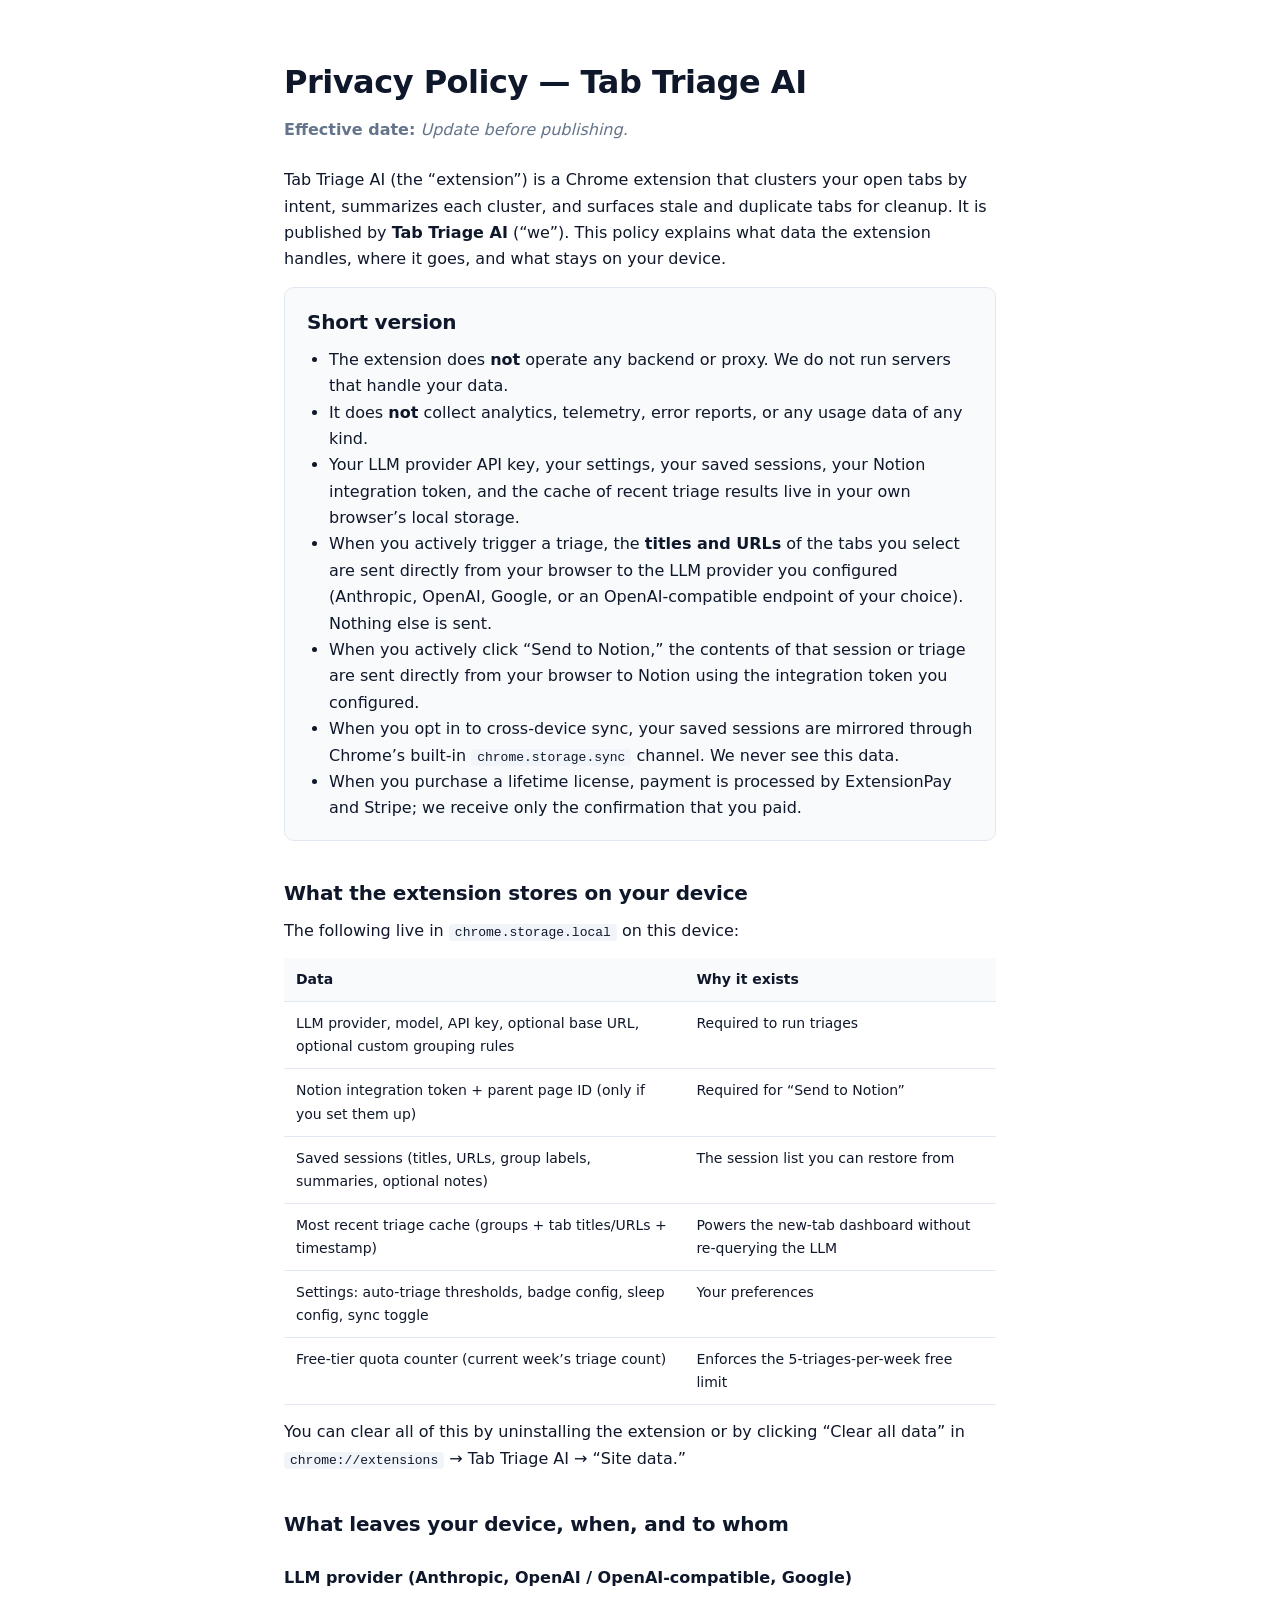
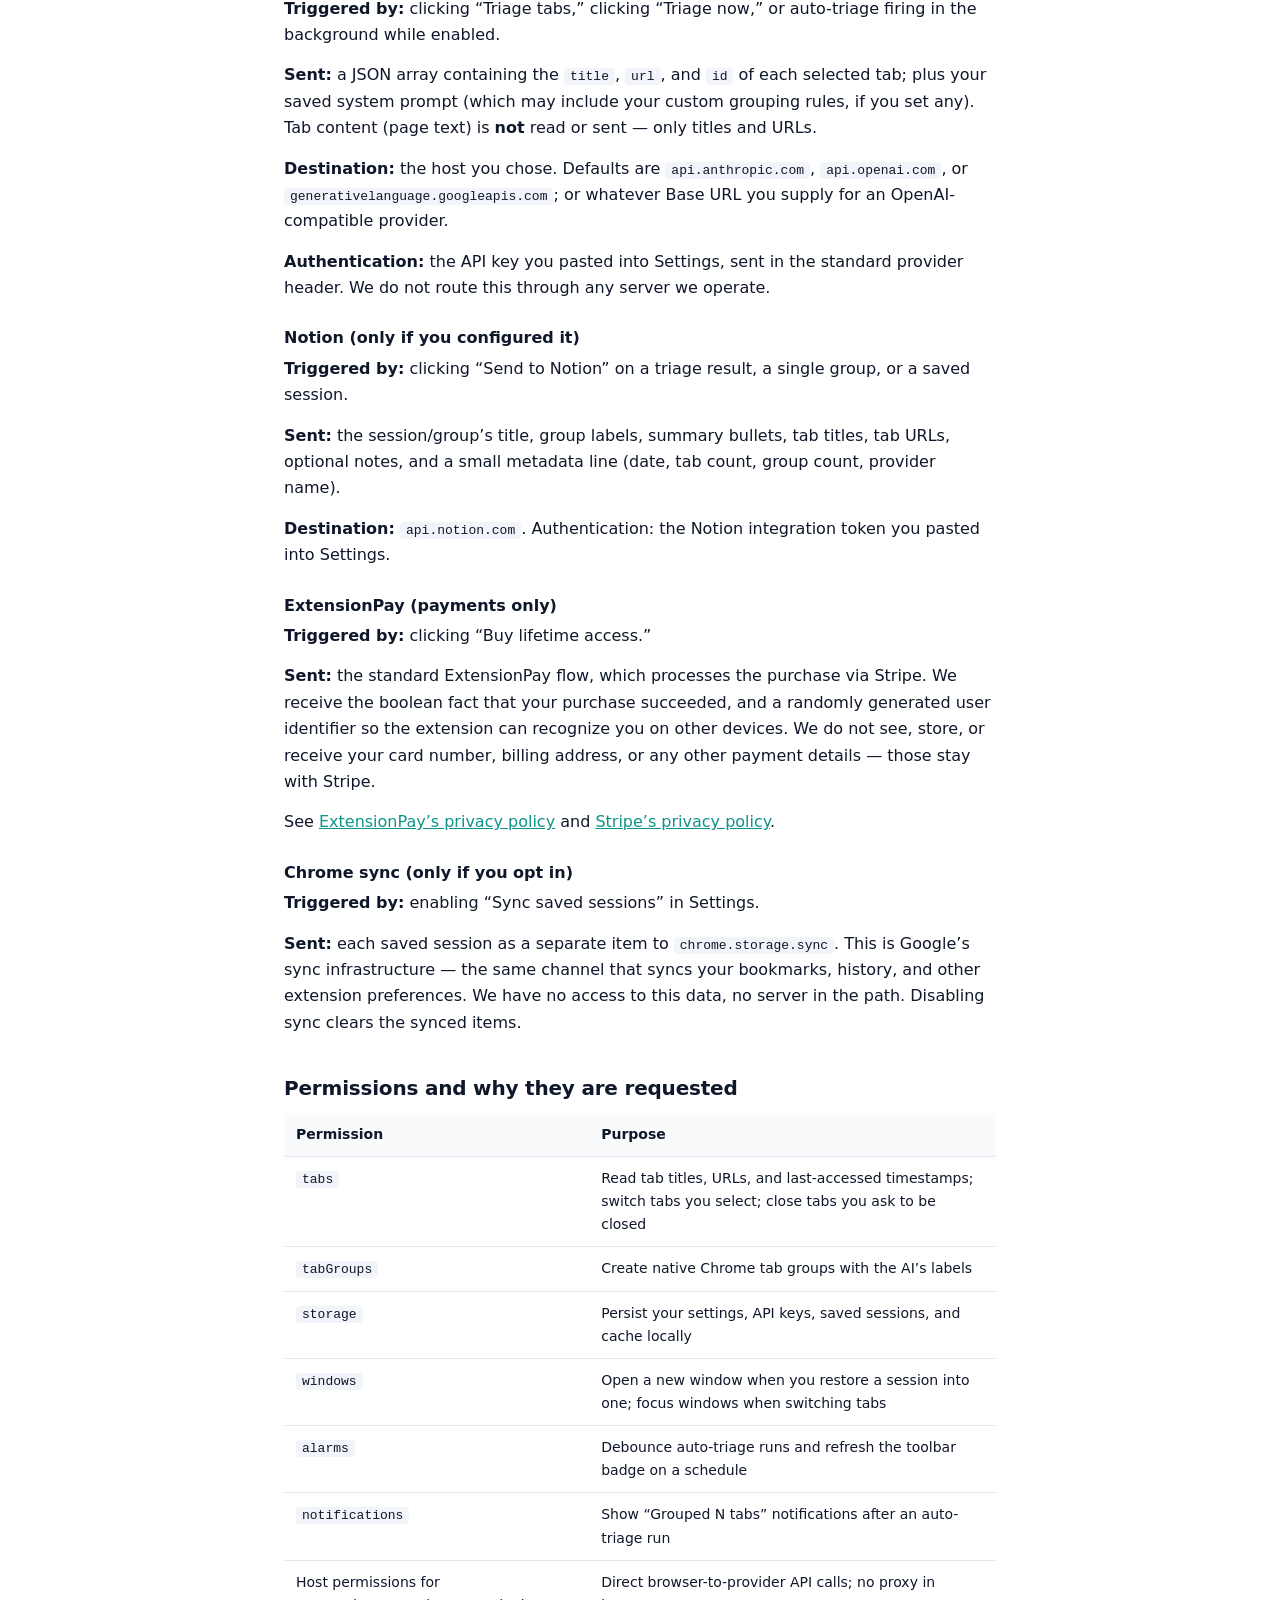
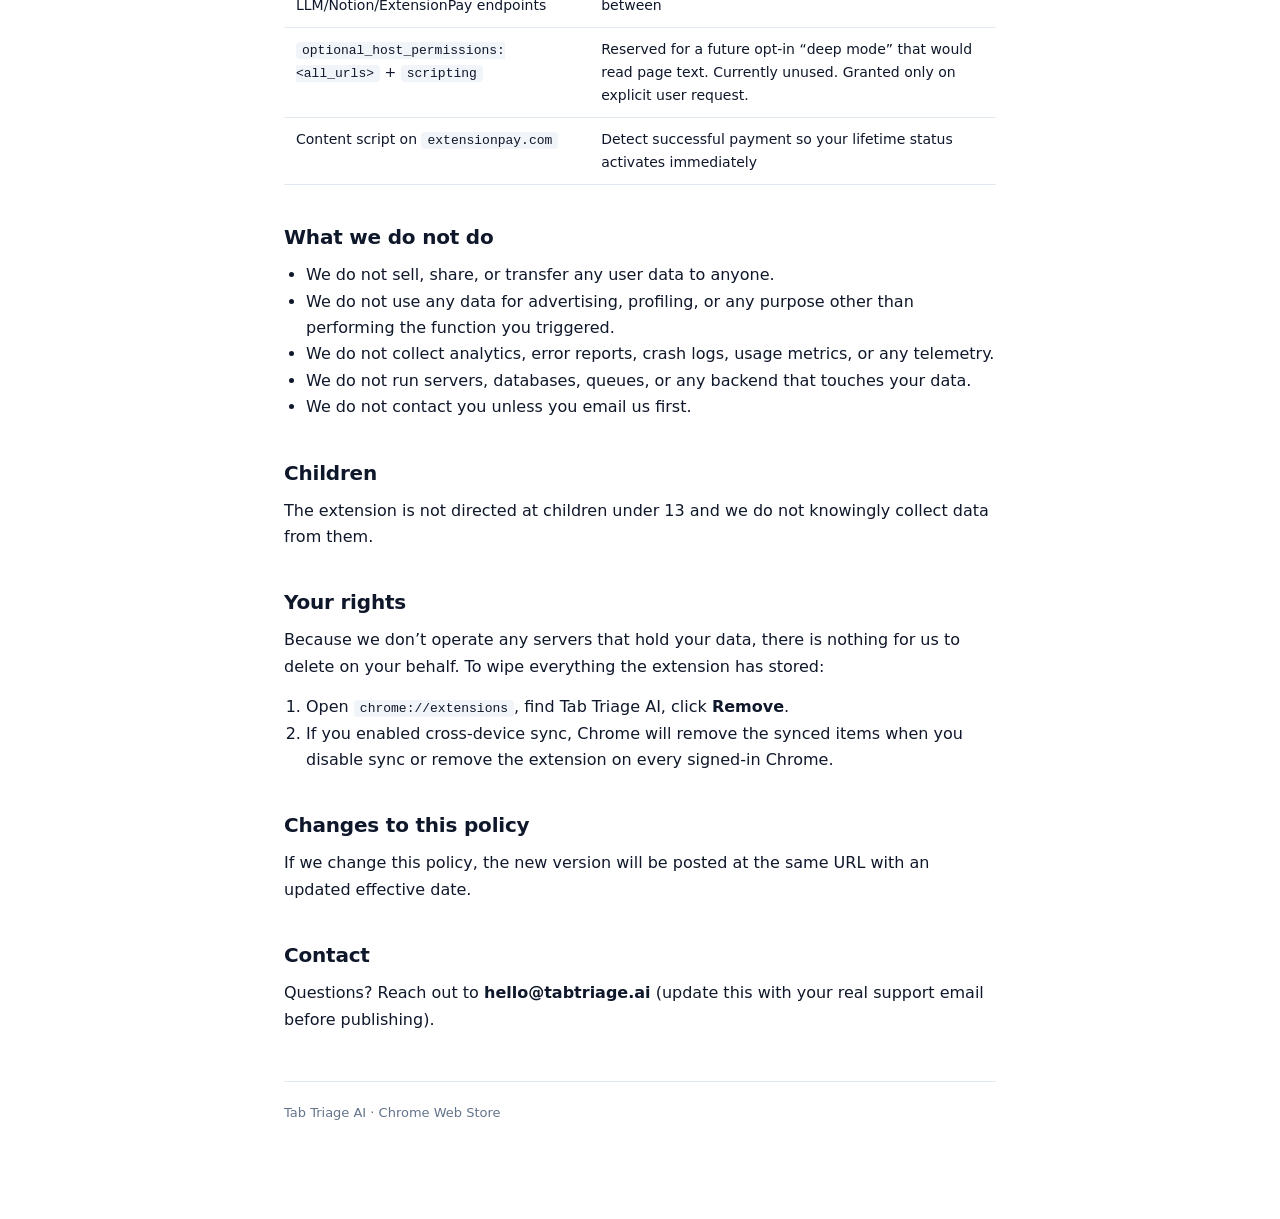
==== docs/privacy.html @ b4fdd691 "Chrome Web Store submission assets Drops in everything the store listing form asks for plus a one-co" ====
<!doctype html>
<html lang="en">
  <head>
    <meta charset="utf-8" />
    <meta name="viewport" content="width=device-width, initial-scale=1" />
    <meta name="robots" content="index, follow" />
    <title>Privacy Policy — Tab Triage AI</title>
    <style>
      :root {
        --bg: #ffffff;
        --text: #0f172a;
        --muted: #64748b;
        --border: #e2e8f0;
        --accent: #dc2626;
        --accent-2: #0d9488;
      }
      * { box-sizing: border-box; }
      body {
        margin: 0;
        font-family: -apple-system, BlinkMacSystemFont, "Segoe UI", system-ui, sans-serif;
        background: var(--bg);
        color: var(--text);
        line-height: 1.65;
        font-size: 16px;
      }
      main {
        max-width: 760px;
        margin: 0 auto;
        padding: 56px 24px 96px;
      }
      h1 { font-size: 32px; margin: 0 0 8px; letter-spacing: -0.5px; }
      h2 { font-size: 20px; margin: 36px 0 8px; letter-spacing: -0.2px; }
      h3 { font-size: 16px; margin: 24px 0 4px; }
      p, ul, ol, table { margin: 0 0 14px; }
      ul, ol { padding-left: 22px; }
      a { color: var(--accent-2); }
      a:hover { color: var(--accent); }
      table { border-collapse: collapse; width: 100%; font-size: 14px; }
      th, td { text-align: left; padding: 10px 12px; border-bottom: 1px solid var(--border); vertical-align: top; }
      th { font-weight: 600; background: #f8fafc; }
      code { background: #f1f5f9; padding: 1px 6px; border-radius: 4px; font-size: 13px; }
      .effective { color: var(--muted); margin-bottom: 24px; }
      .short {
        background: #f8fafc;
        border: 1px solid var(--border);
        border-radius: 10px;
        padding: 18px 22px;
        margin-bottom: 28px;
      }
      .short ul { margin-bottom: 0; }
      footer { color: var(--muted); font-size: 13px; margin-top: 48px; padding-top: 20px; border-top: 1px solid var(--border); }
    </style>
  </head>
  <body>
    <main>
      <h1>Privacy Policy — Tab Triage AI</h1>
      <p class="effective"><strong>Effective date:</strong> <em>Update before publishing.</em></p>

      <p>Tab Triage AI (the &ldquo;extension&rdquo;) is a Chrome extension that clusters your open tabs by intent, summarizes each cluster, and surfaces stale and duplicate tabs for cleanup. It is published by <strong>Tab Triage AI</strong> (&ldquo;we&rdquo;). This policy explains what data the extension handles, where it goes, and what stays on your device.</p>

      <div class="short">
        <h2 style="margin-top: 0;">Short version</h2>
        <ul>
          <li>The extension does <strong>not</strong> operate any backend or proxy. We do not run servers that handle your data.</li>
          <li>It does <strong>not</strong> collect analytics, telemetry, error reports, or any usage data of any kind.</li>
          <li>Your LLM provider API key, your settings, your saved sessions, your Notion integration token, and the cache of recent triage results live in your own browser&rsquo;s local storage.</li>
          <li>When you actively trigger a triage, the <strong>titles and URLs</strong> of the tabs you select are sent directly from your browser to the LLM provider you configured (Anthropic, OpenAI, Google, or an OpenAI-compatible endpoint of your choice). Nothing else is sent.</li>
          <li>When you actively click &ldquo;Send to Notion,&rdquo; the contents of that session or triage are sent directly from your browser to Notion using the integration token you configured.</li>
          <li>When you opt in to cross-device sync, your saved sessions are mirrored through Chrome&rsquo;s built-in <code>chrome.storage.sync</code> channel. We never see this data.</li>
          <li>When you purchase a lifetime license, payment is processed by ExtensionPay and Stripe; we receive only the confirmation that you paid.</li>
        </ul>
      </div>

      <h2>What the extension stores on your device</h2>
      <p>The following live in <code>chrome.storage.local</code> on this device:</p>
      <table>
        <thead><tr><th>Data</th><th>Why it exists</th></tr></thead>
        <tbody>
          <tr><td>LLM provider, model, API key, optional base URL, optional custom grouping rules</td><td>Required to run triages</td></tr>
          <tr><td>Notion integration token + parent page ID (only if you set them up)</td><td>Required for &ldquo;Send to Notion&rdquo;</td></tr>
          <tr><td>Saved sessions (titles, URLs, group labels, summaries, optional notes)</td><td>The session list you can restore from</td></tr>
          <tr><td>Most recent triage cache (groups + tab titles/URLs + timestamp)</td><td>Powers the new-tab dashboard without re-querying the LLM</td></tr>
          <tr><td>Settings: auto-triage thresholds, badge config, sleep config, sync toggle</td><td>Your preferences</td></tr>
          <tr><td>Free-tier quota counter (current week&rsquo;s triage count)</td><td>Enforces the 5-triages-per-week free limit</td></tr>
        </tbody>
      </table>
      <p>You can clear all of this by uninstalling the extension or by clicking &ldquo;Clear all data&rdquo; in <code>chrome://extensions</code> &rarr; Tab Triage AI &rarr; &ldquo;Site data.&rdquo;</p>

      <h2>What leaves your device, when, and to whom</h2>

      <h3>LLM provider (Anthropic, OpenAI / OpenAI-compatible, Google)</h3>
      <p><strong>Triggered by:</strong> clicking &ldquo;Triage tabs,&rdquo; clicking &ldquo;Triage now,&rdquo; or auto-triage firing in the background while enabled.</p>
      <p><strong>Sent:</strong> a JSON array containing the <code>title</code>, <code>url</code>, and <code>id</code> of each selected tab; plus your saved system prompt (which may include your custom grouping rules, if you set any). Tab content (page text) is <strong>not</strong> read or sent &mdash; only titles and URLs.</p>
      <p><strong>Destination:</strong> the host you chose. Defaults are <code>api.anthropic.com</code>, <code>api.openai.com</code>, or <code>generativelanguage.googleapis.com</code>; or whatever Base URL you supply for an OpenAI-compatible provider.</p>
      <p><strong>Authentication:</strong> the API key you pasted into Settings, sent in the standard provider header. We do not route this through any server we operate.</p>

      <h3>Notion (only if you configured it)</h3>
      <p><strong>Triggered by:</strong> clicking &ldquo;Send to Notion&rdquo; on a triage result, a single group, or a saved session.</p>
      <p><strong>Sent:</strong> the session/group&rsquo;s title, group labels, summary bullets, tab titles, tab URLs, optional notes, and a small metadata line (date, tab count, group count, provider name).</p>
      <p><strong>Destination:</strong> <code>api.notion.com</code>. Authentication: the Notion integration token you pasted into Settings.</p>

      <h3>ExtensionPay (payments only)</h3>
      <p><strong>Triggered by:</strong> clicking &ldquo;Buy lifetime access.&rdquo;</p>
      <p><strong>Sent:</strong> the standard ExtensionPay flow, which processes the purchase via Stripe. We receive the boolean fact that your purchase succeeded, and a randomly generated user identifier so the extension can recognize you on other devices. We do not see, store, or receive your card number, billing address, or any other payment details &mdash; those stay with Stripe.</p>
      <p>See <a href="https://extensionpay.com/privacy" target="_blank" rel="noopener">ExtensionPay&rsquo;s privacy policy</a> and <a href="https://stripe.com/privacy" target="_blank" rel="noopener">Stripe&rsquo;s privacy policy</a>.</p>

      <h3>Chrome sync (only if you opt in)</h3>
      <p><strong>Triggered by:</strong> enabling &ldquo;Sync saved sessions&rdquo; in Settings.</p>
      <p><strong>Sent:</strong> each saved session as a separate item to <code>chrome.storage.sync</code>. This is Google&rsquo;s sync infrastructure &mdash; the same channel that syncs your bookmarks, history, and other extension preferences. We have no access to this data, no server in the path. Disabling sync clears the synced items.</p>

      <h2>Permissions and why they are requested</h2>
      <table>
        <thead><tr><th>Permission</th><th>Purpose</th></tr></thead>
        <tbody>
          <tr><td><code>tabs</code></td><td>Read tab titles, URLs, and last-accessed timestamps; switch tabs you select; close tabs you ask to be closed</td></tr>
          <tr><td><code>tabGroups</code></td><td>Create native Chrome tab groups with the AI&rsquo;s labels</td></tr>
          <tr><td><code>storage</code></td><td>Persist your settings, API keys, saved sessions, and cache locally</td></tr>
          <tr><td><code>windows</code></td><td>Open a new window when you restore a session into one; focus windows when switching tabs</td></tr>
          <tr><td><code>alarms</code></td><td>Debounce auto-triage runs and refresh the toolbar badge on a schedule</td></tr>
          <tr><td><code>notifications</code></td><td>Show &ldquo;Grouped N tabs&rdquo; notifications after an auto-triage run</td></tr>
          <tr><td>Host permissions for LLM/Notion/ExtensionPay endpoints</td><td>Direct browser-to-provider API calls; no proxy in between</td></tr>
          <tr><td><code>optional_host_permissions: &lt;all_urls&gt;</code> + <code>scripting</code></td><td>Reserved for a future opt-in &ldquo;deep mode&rdquo; that would read page text. Currently unused. Granted only on explicit user request.</td></tr>
          <tr><td>Content script on <code>extensionpay.com</code></td><td>Detect successful payment so your lifetime status activates immediately</td></tr>
        </tbody>
      </table>

      <h2>What we do not do</h2>
      <ul>
        <li>We do not sell, share, or transfer any user data to anyone.</li>
        <li>We do not use any data for advertising, profiling, or any purpose other than performing the function you triggered.</li>
        <li>We do not collect analytics, error reports, crash logs, usage metrics, or any telemetry.</li>
        <li>We do not run servers, databases, queues, or any backend that touches your data.</li>
        <li>We do not contact you unless you email us first.</li>
      </ul>

      <h2>Children</h2>
      <p>The extension is not directed at children under 13 and we do not knowingly collect data from them.</p>

      <h2>Your rights</h2>
      <p>Because we don&rsquo;t operate any servers that hold your data, there is nothing for us to delete on your behalf. To wipe everything the extension has stored:</p>
      <ol>
        <li>Open <code>chrome://extensions</code>, find Tab Triage AI, click <strong>Remove</strong>.</li>
        <li>If you enabled cross-device sync, Chrome will remove the synced items when you disable sync or remove the extension on every signed-in Chrome.</li>
      </ol>

      <h2>Changes to this policy</h2>
      <p>If we change this policy, the new version will be posted at the same URL with an updated effective date.</p>

      <h2>Contact</h2>
      <p>Questions? Reach out to <strong>hello@tabtriage.ai</strong> (update this with your real support email before publishing).</p>

      <footer>
        Tab Triage AI &middot; Chrome Web Store
      </footer>
    </main>
  </body>
</html>
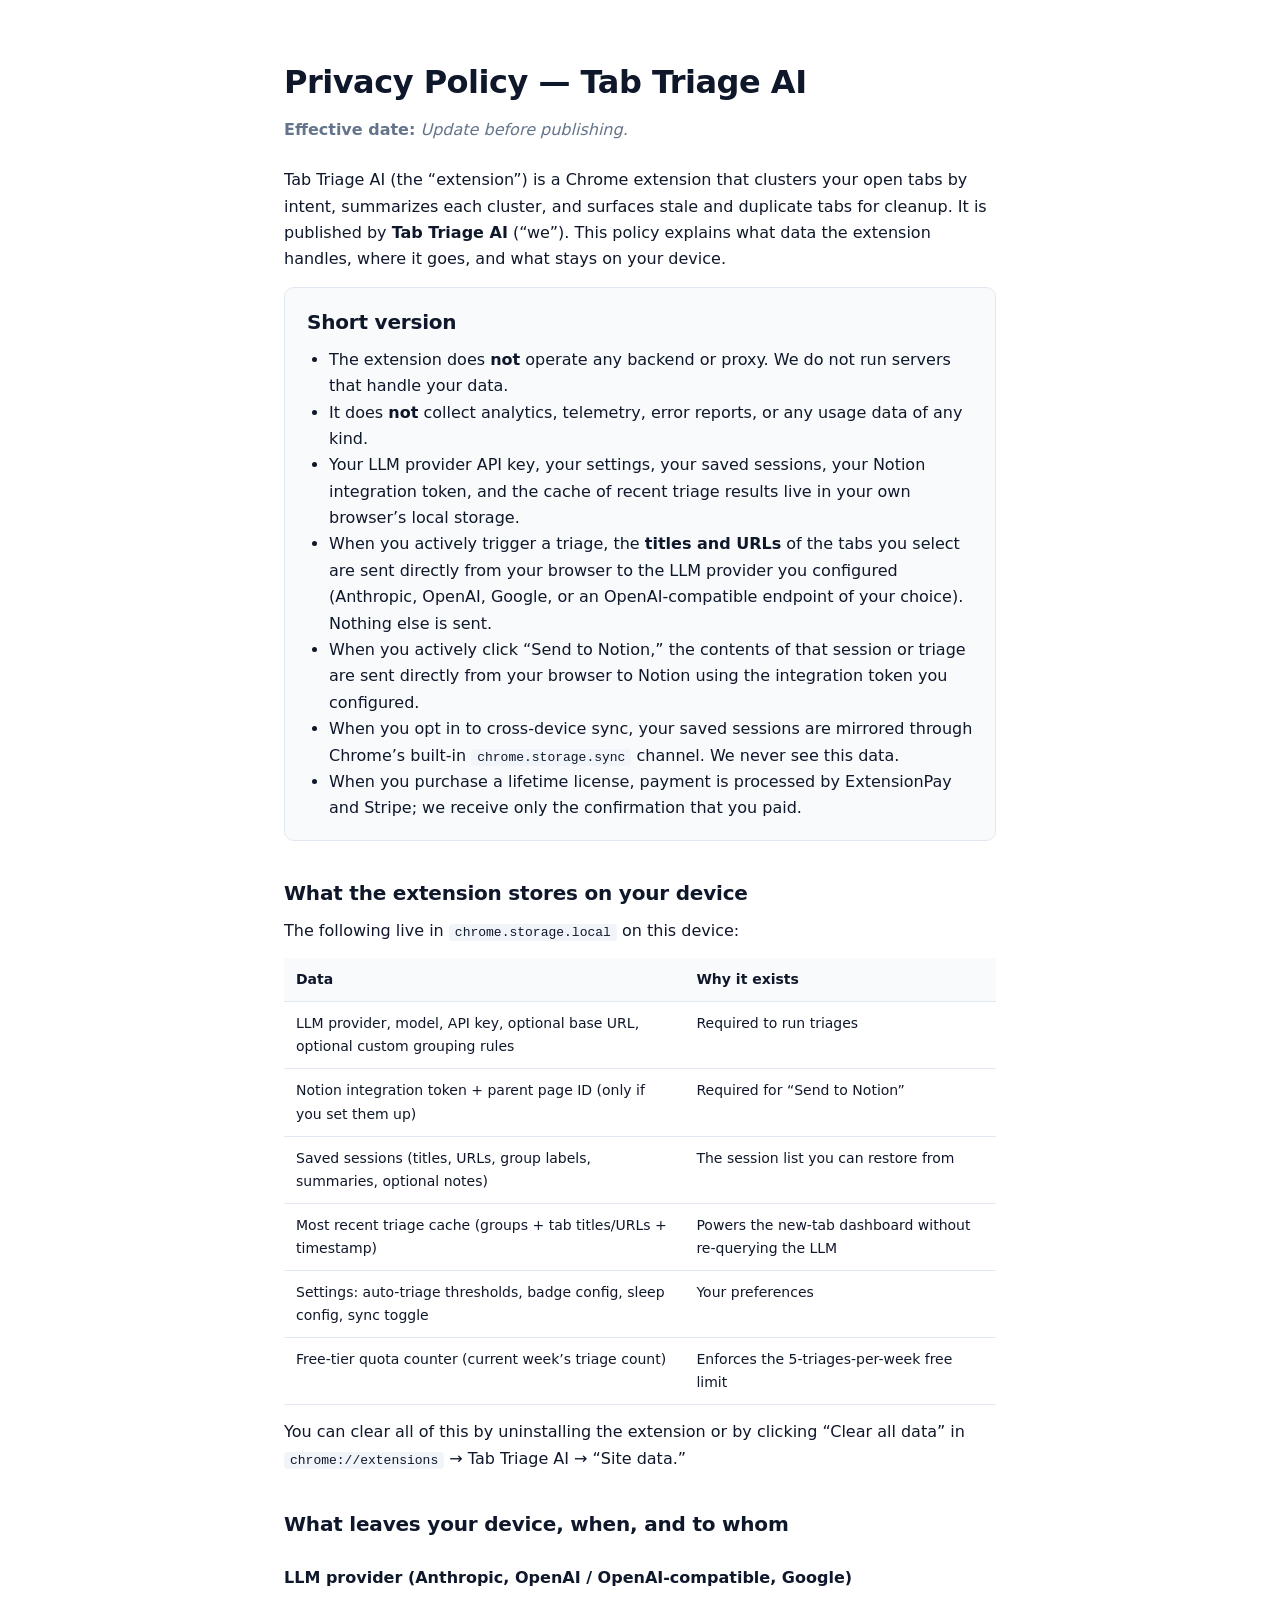
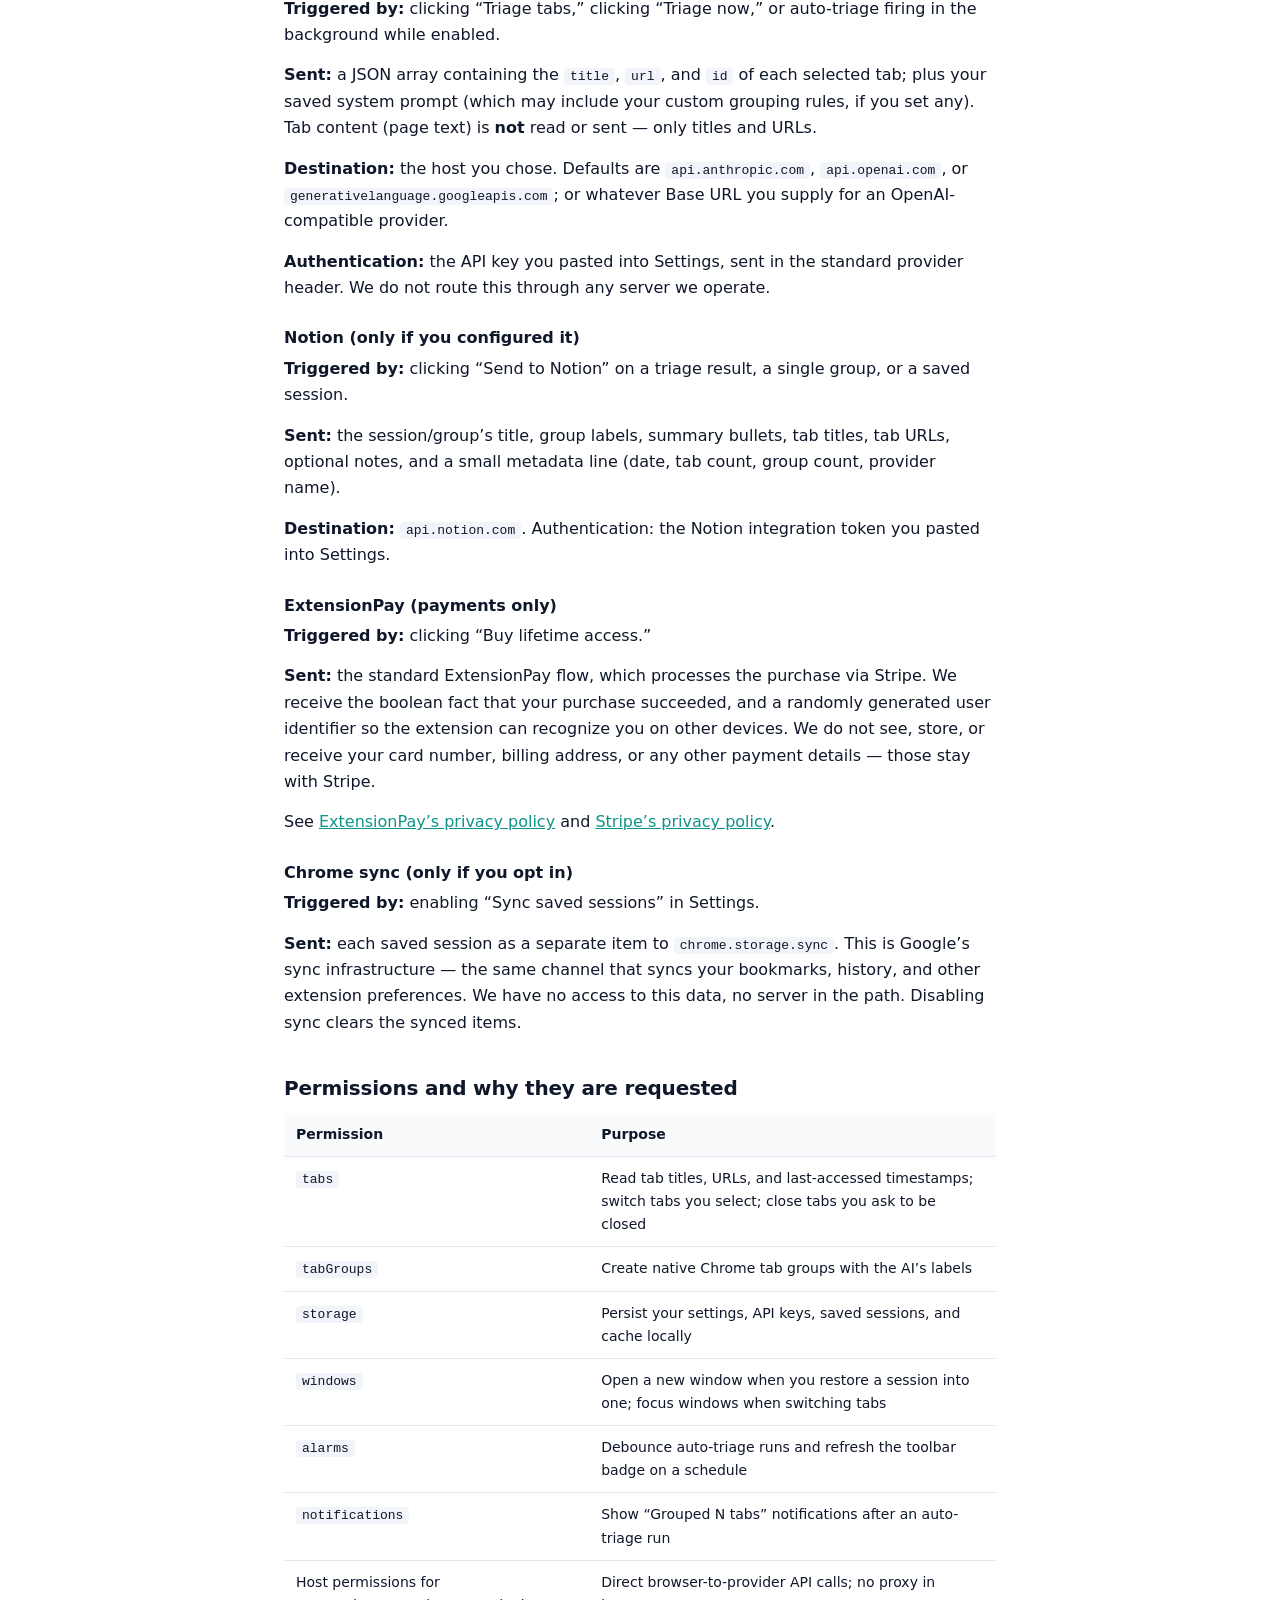
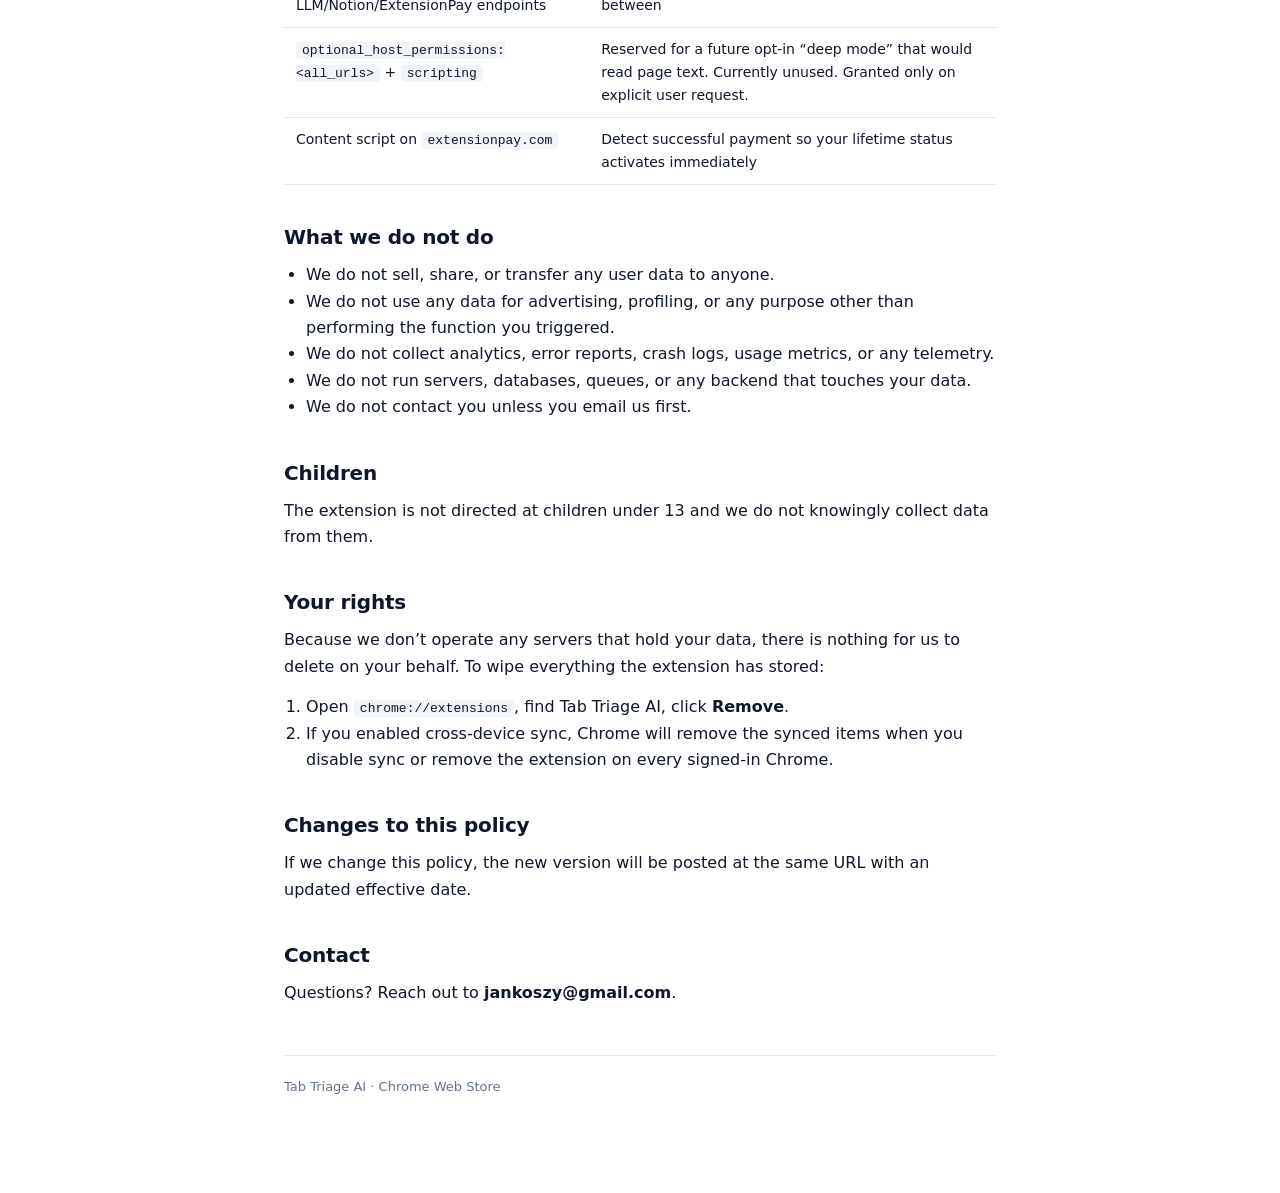
==== commit fbcf179a: "Lock in support email and homepage URL for store submission Replace the tabtriage.ai placeholders wi" ====
--- a/docs/privacy.html
+++ b/docs/privacy.html
@@ -147,7 +147,7 @@
       <p>If we change this policy, the new version will be posted at the same URL with an updated effective date.</p>
 
       <h2>Contact</h2>
-      <p>Questions? Reach out to <strong>hello@tabtriage.ai</strong> (update this with your real support email before publishing).</p>
+      <p>Questions? Reach out to <strong>jankoszy@gmail.com</strong>.</p>
 
       <footer>
         Tab Triage AI &middot; Chrome Web Store
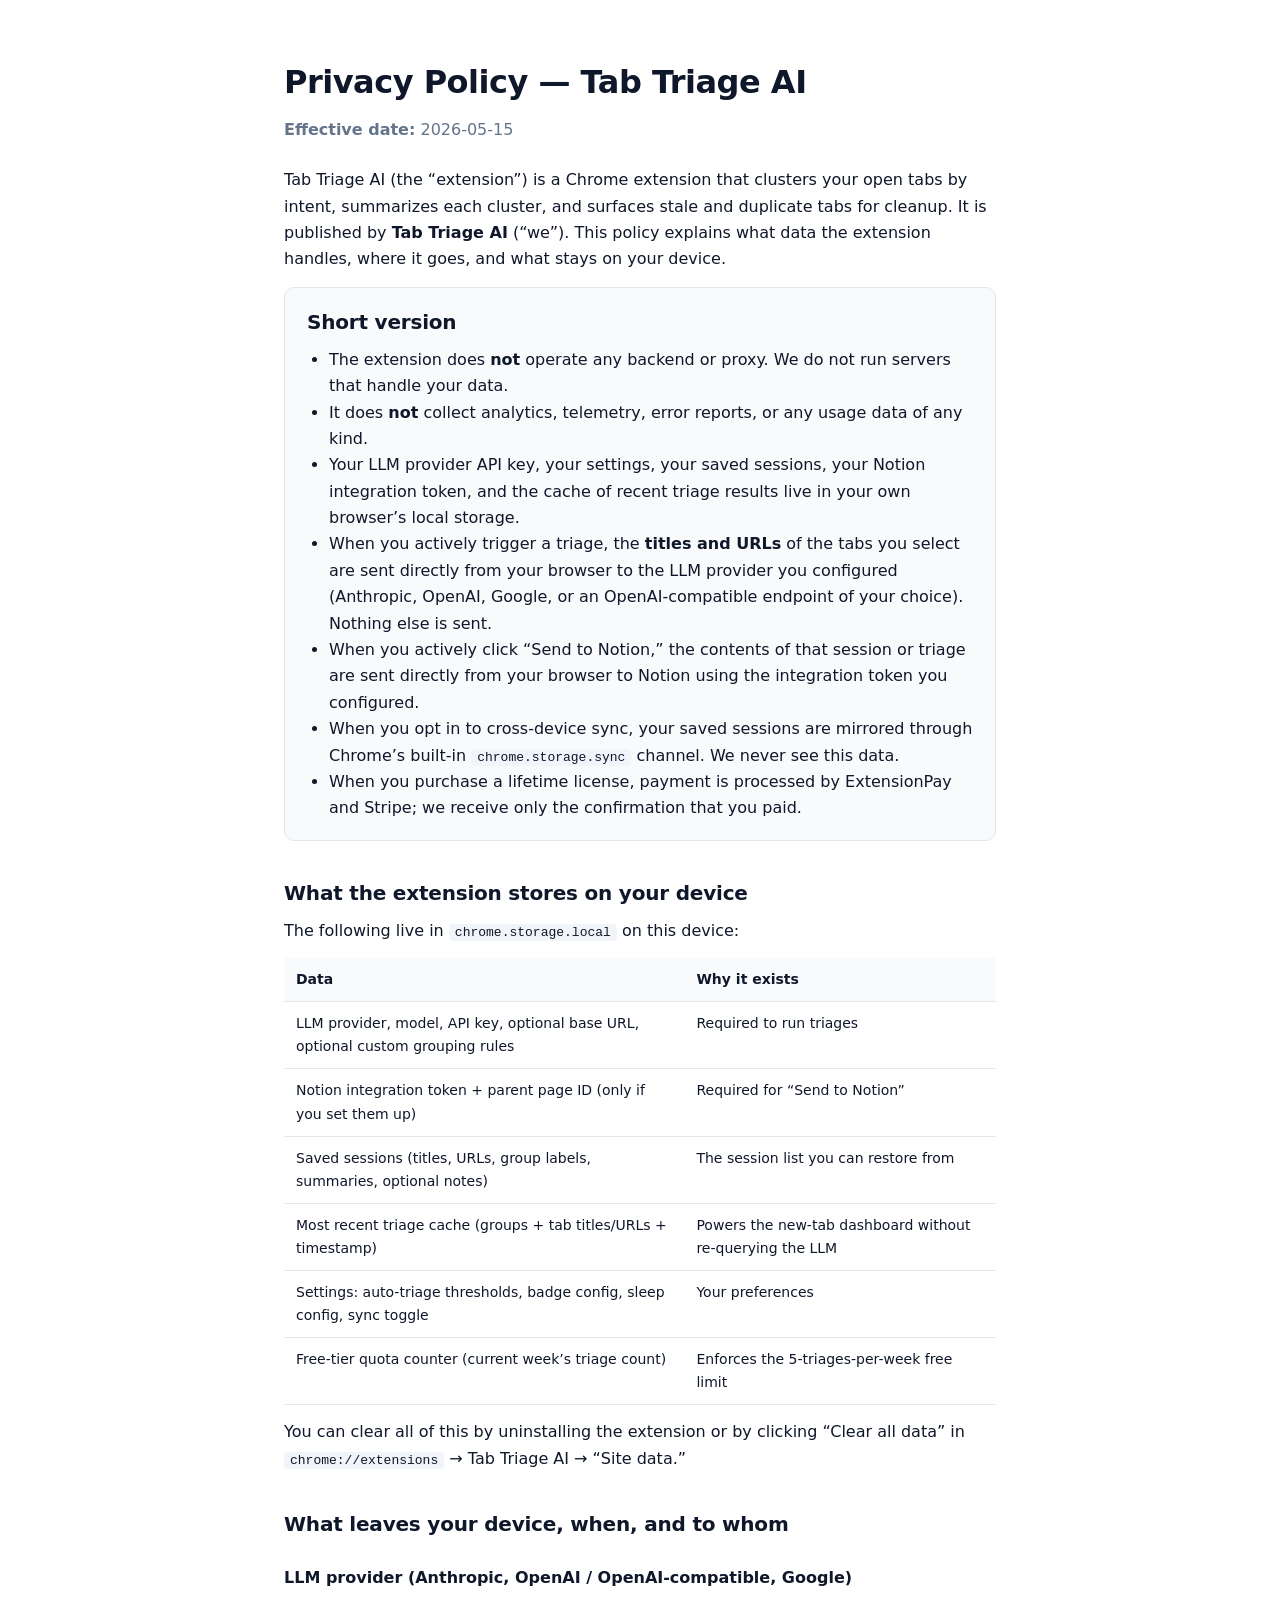
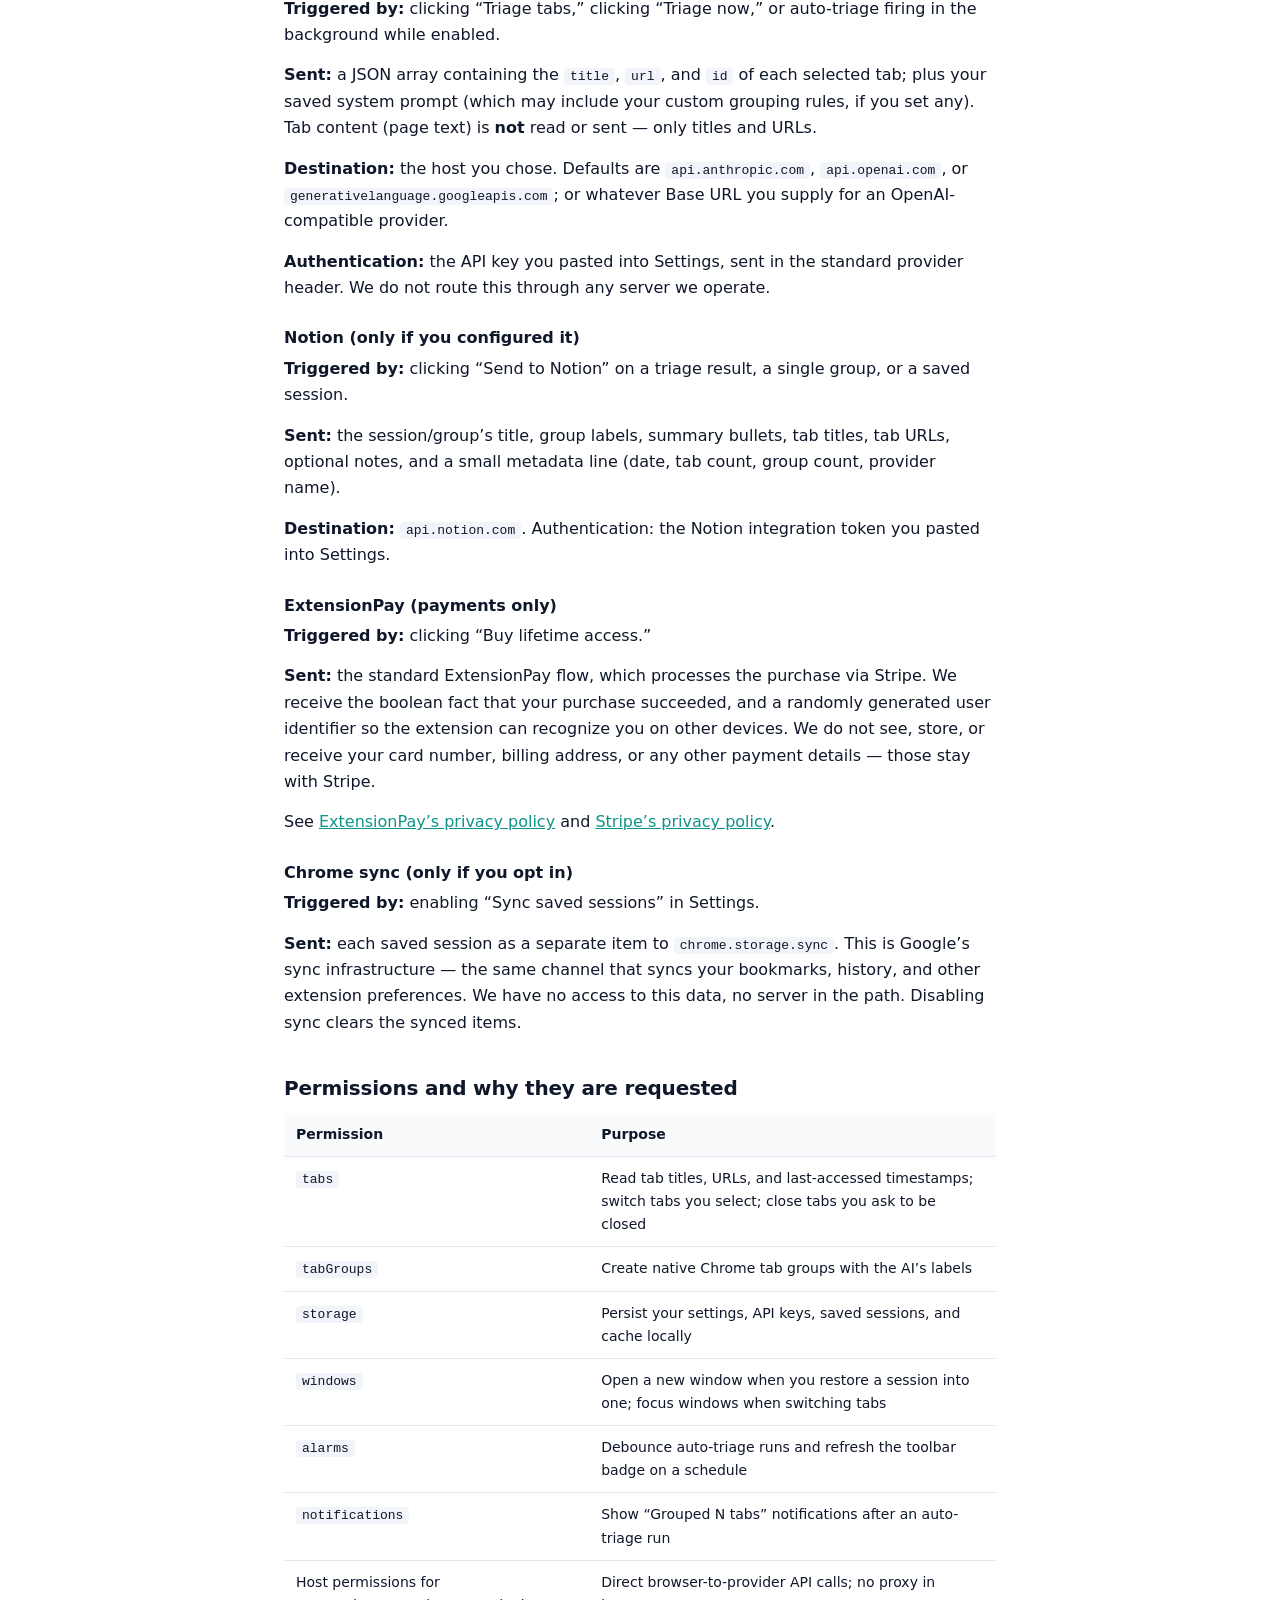
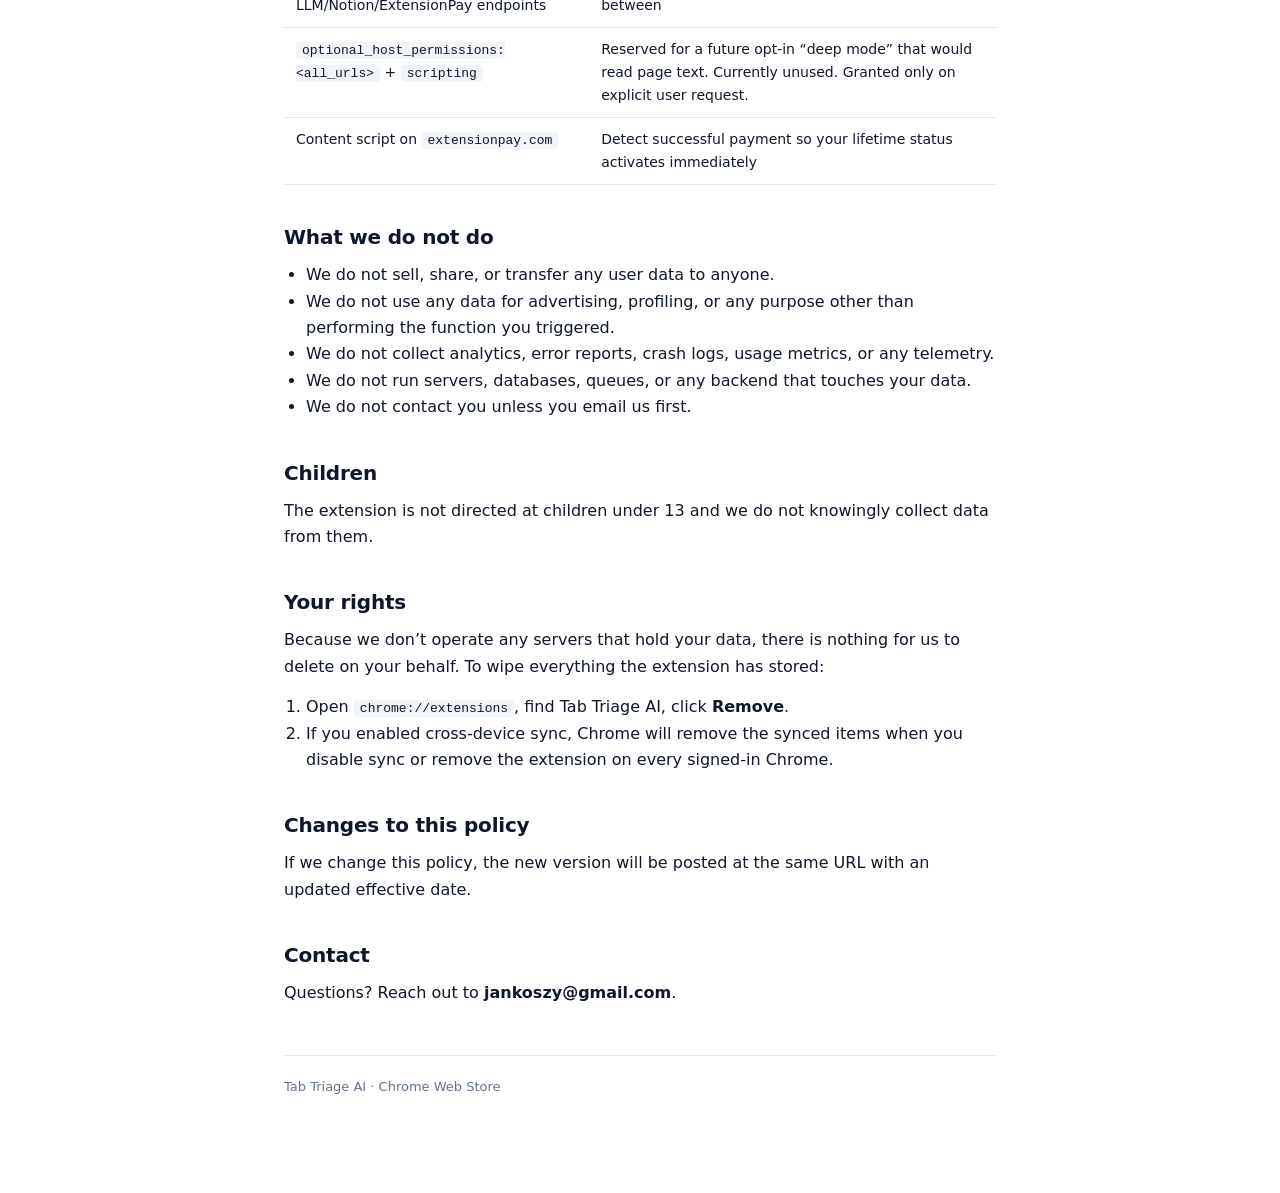
==== commit 6cd6cae3: "Prep docs/ as a GitHub Pages site Add a minimal landing page at docs/index.html and a .nojekyll mark" ====
--- a/docs/privacy.html
+++ b/docs/privacy.html
@@ -54,7 +54,7 @@
   <body>
     <main>
       <h1>Privacy Policy — Tab Triage AI</h1>
-      <p class="effective"><strong>Effective date:</strong> <em>Update before publishing.</em></p>
+      <p class="effective"><strong>Effective date:</strong> 2026-05-15</p>
 
       <p>Tab Triage AI (the &ldquo;extension&rdquo;) is a Chrome extension that clusters your open tabs by intent, summarizes each cluster, and surfaces stale and duplicate tabs for cleanup. It is published by <strong>Tab Triage AI</strong> (&ldquo;we&rdquo;). This policy explains what data the extension handles, where it goes, and what stays on your device.</p>
 
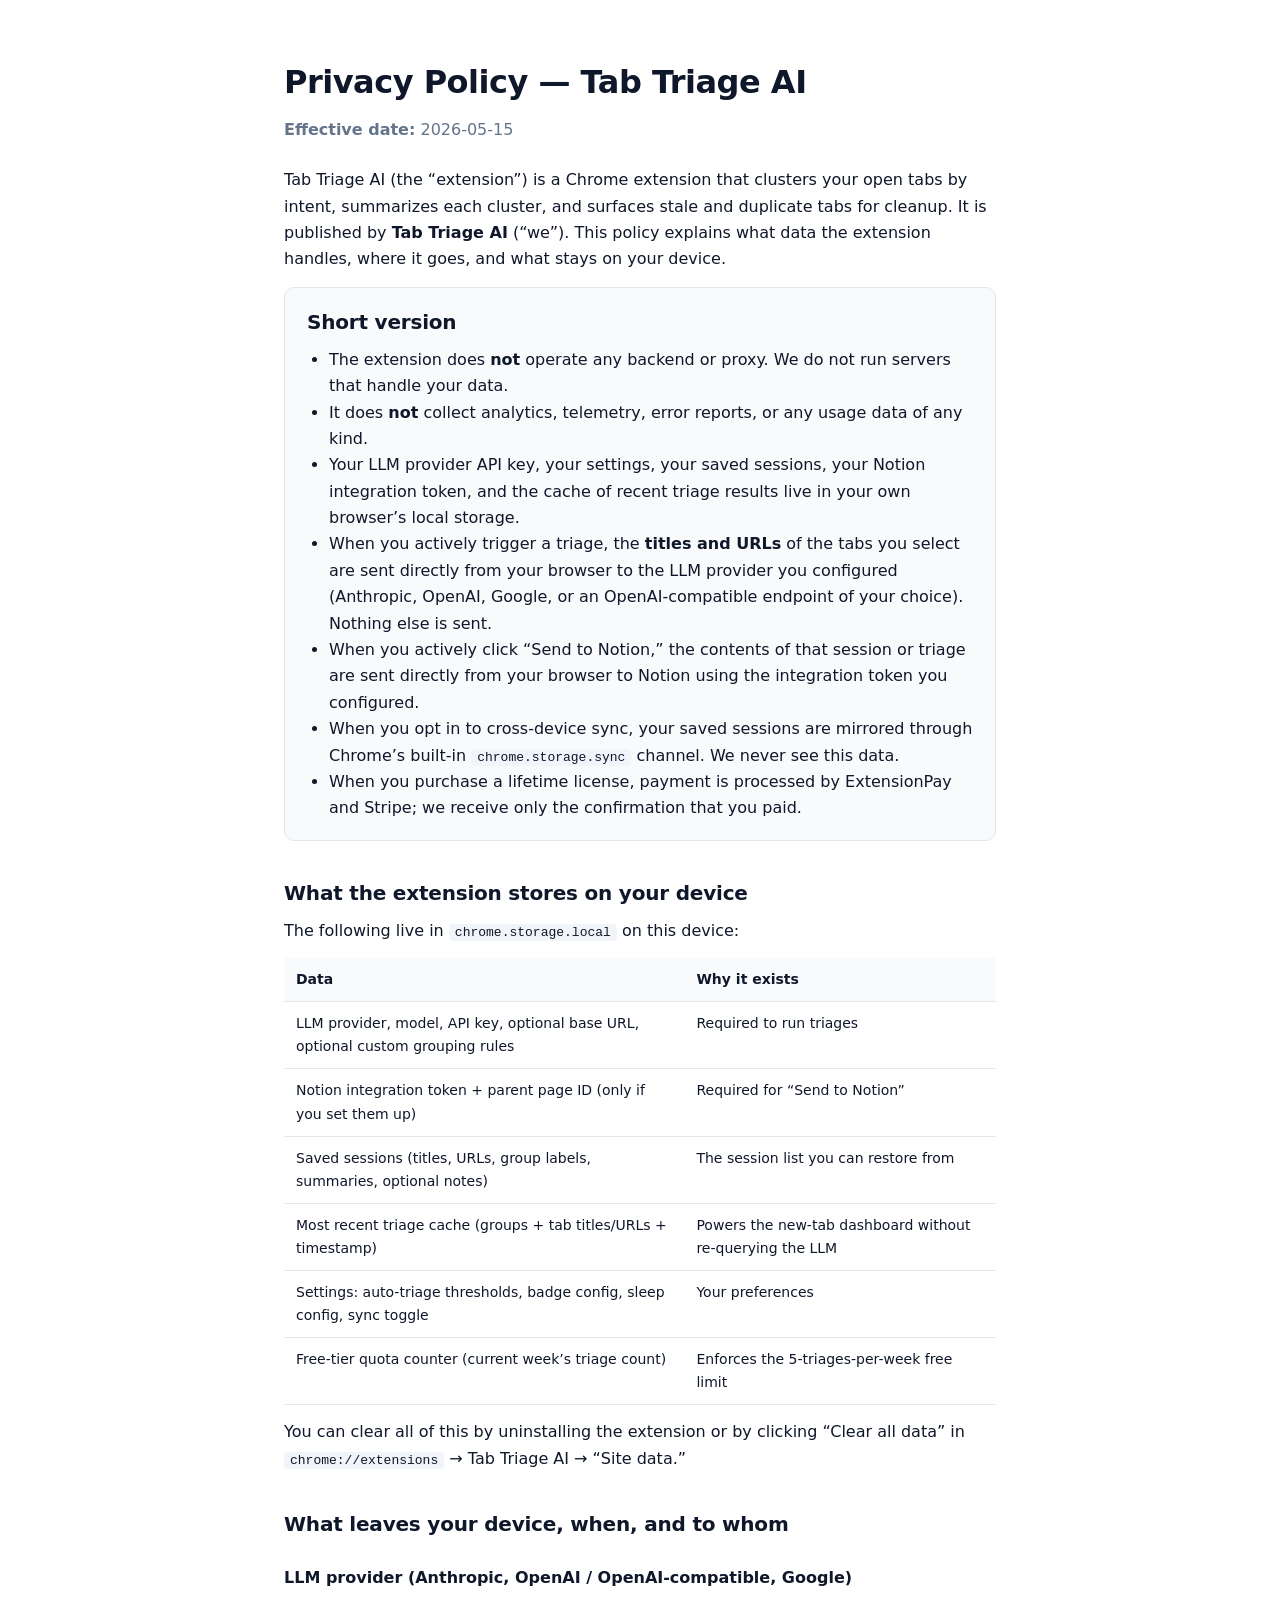
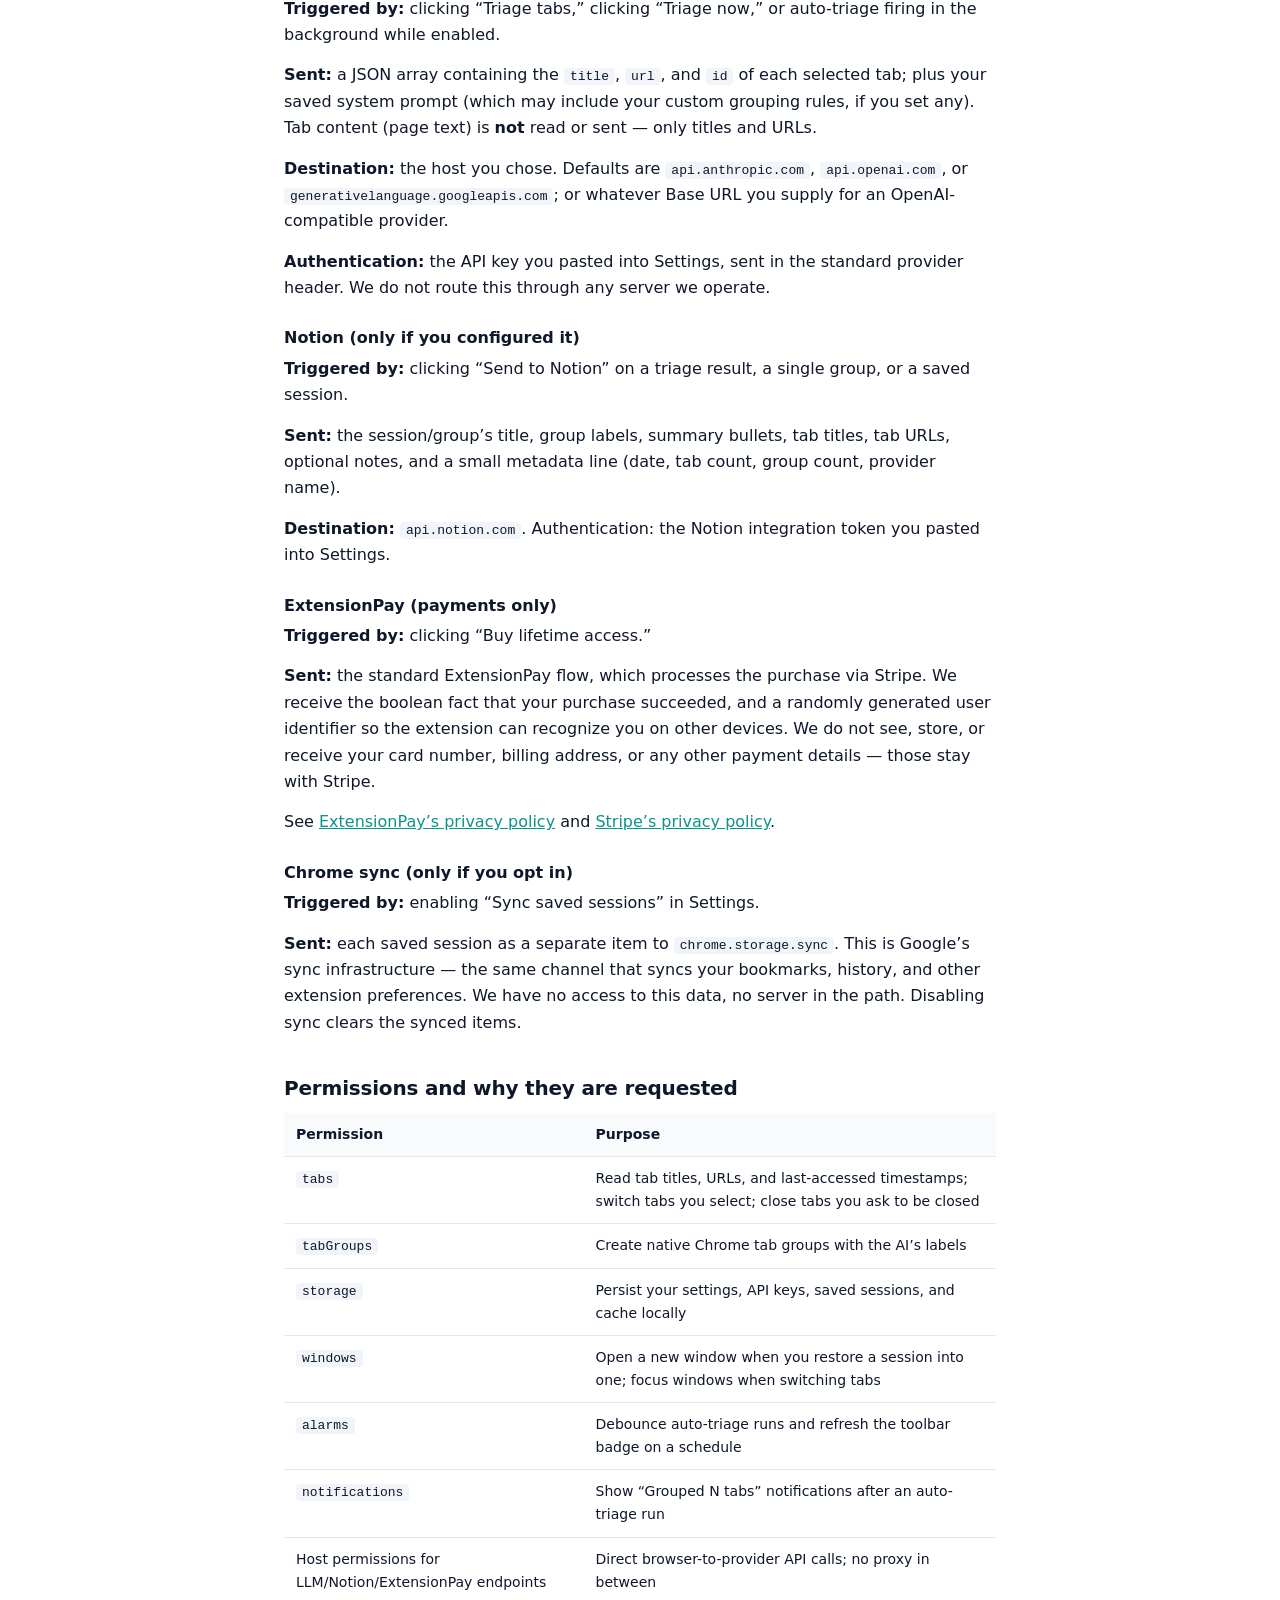
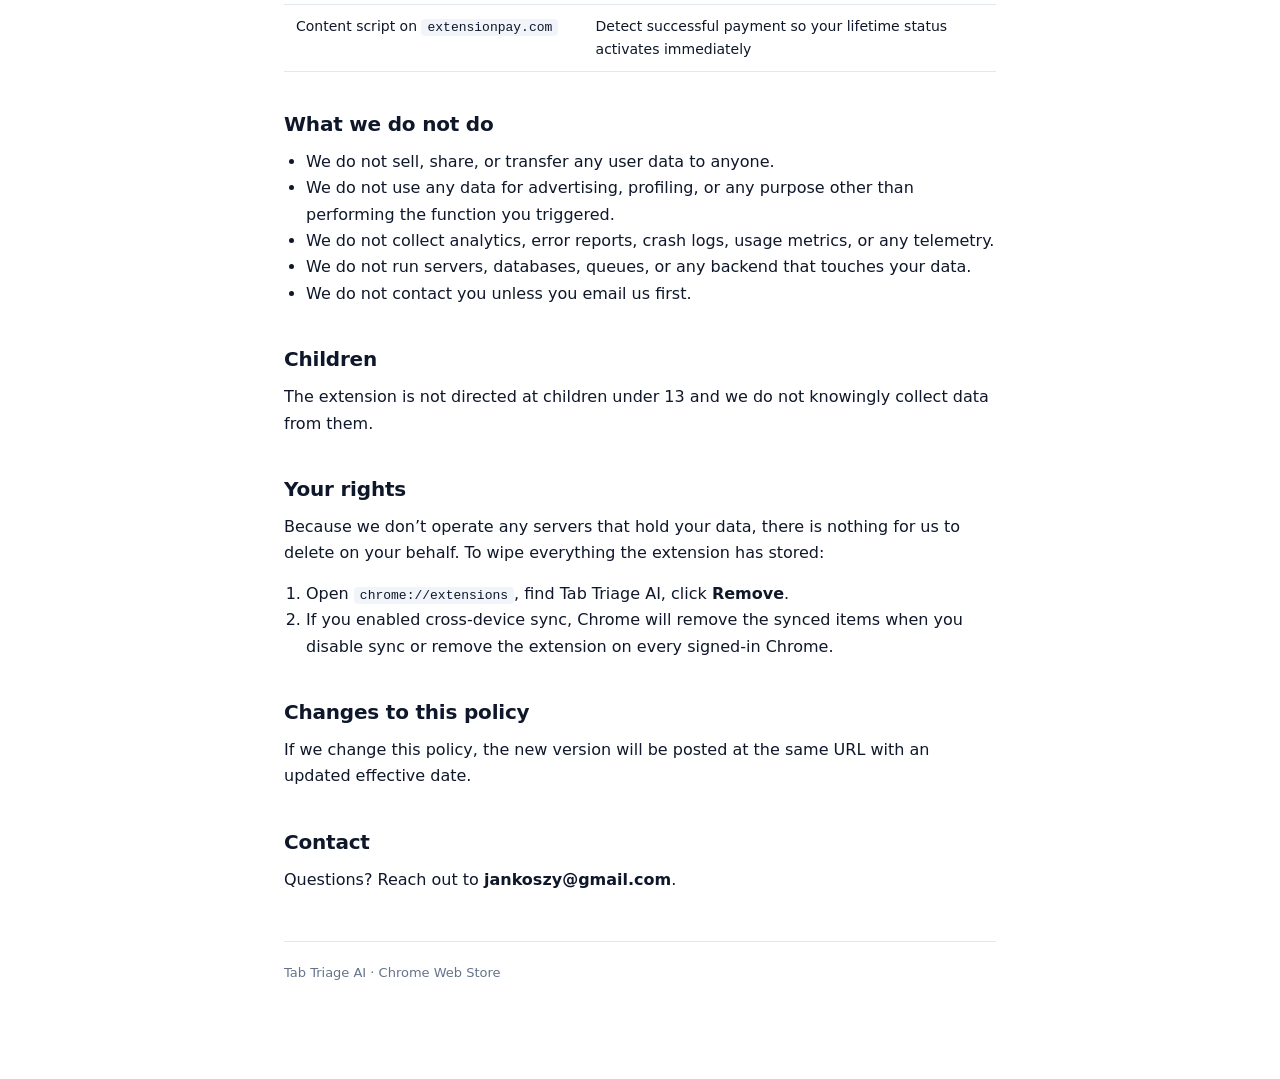
==== commit 9239c1cd: "Remove unused scripting/<all_urls> permissions; bump to 0.3.1 Chrome Web Store rejected 0.3.0 (viola" ====
--- a/docs/privacy.html
+++ b/docs/privacy.html
@@ -119,7 +119,6 @@
           <tr><td><code>alarms</code></td><td>Debounce auto-triage runs and refresh the toolbar badge on a schedule</td></tr>
           <tr><td><code>notifications</code></td><td>Show &ldquo;Grouped N tabs&rdquo; notifications after an auto-triage run</td></tr>
           <tr><td>Host permissions for LLM/Notion/ExtensionPay endpoints</td><td>Direct browser-to-provider API calls; no proxy in between</td></tr>
-          <tr><td><code>optional_host_permissions: &lt;all_urls&gt;</code> + <code>scripting</code></td><td>Reserved for a future opt-in &ldquo;deep mode&rdquo; that would read page text. Currently unused. Granted only on explicit user request.</td></tr>
           <tr><td>Content script on <code>extensionpay.com</code></td><td>Detect successful payment so your lifetime status activates immediately</td></tr>
         </tbody>
       </table>
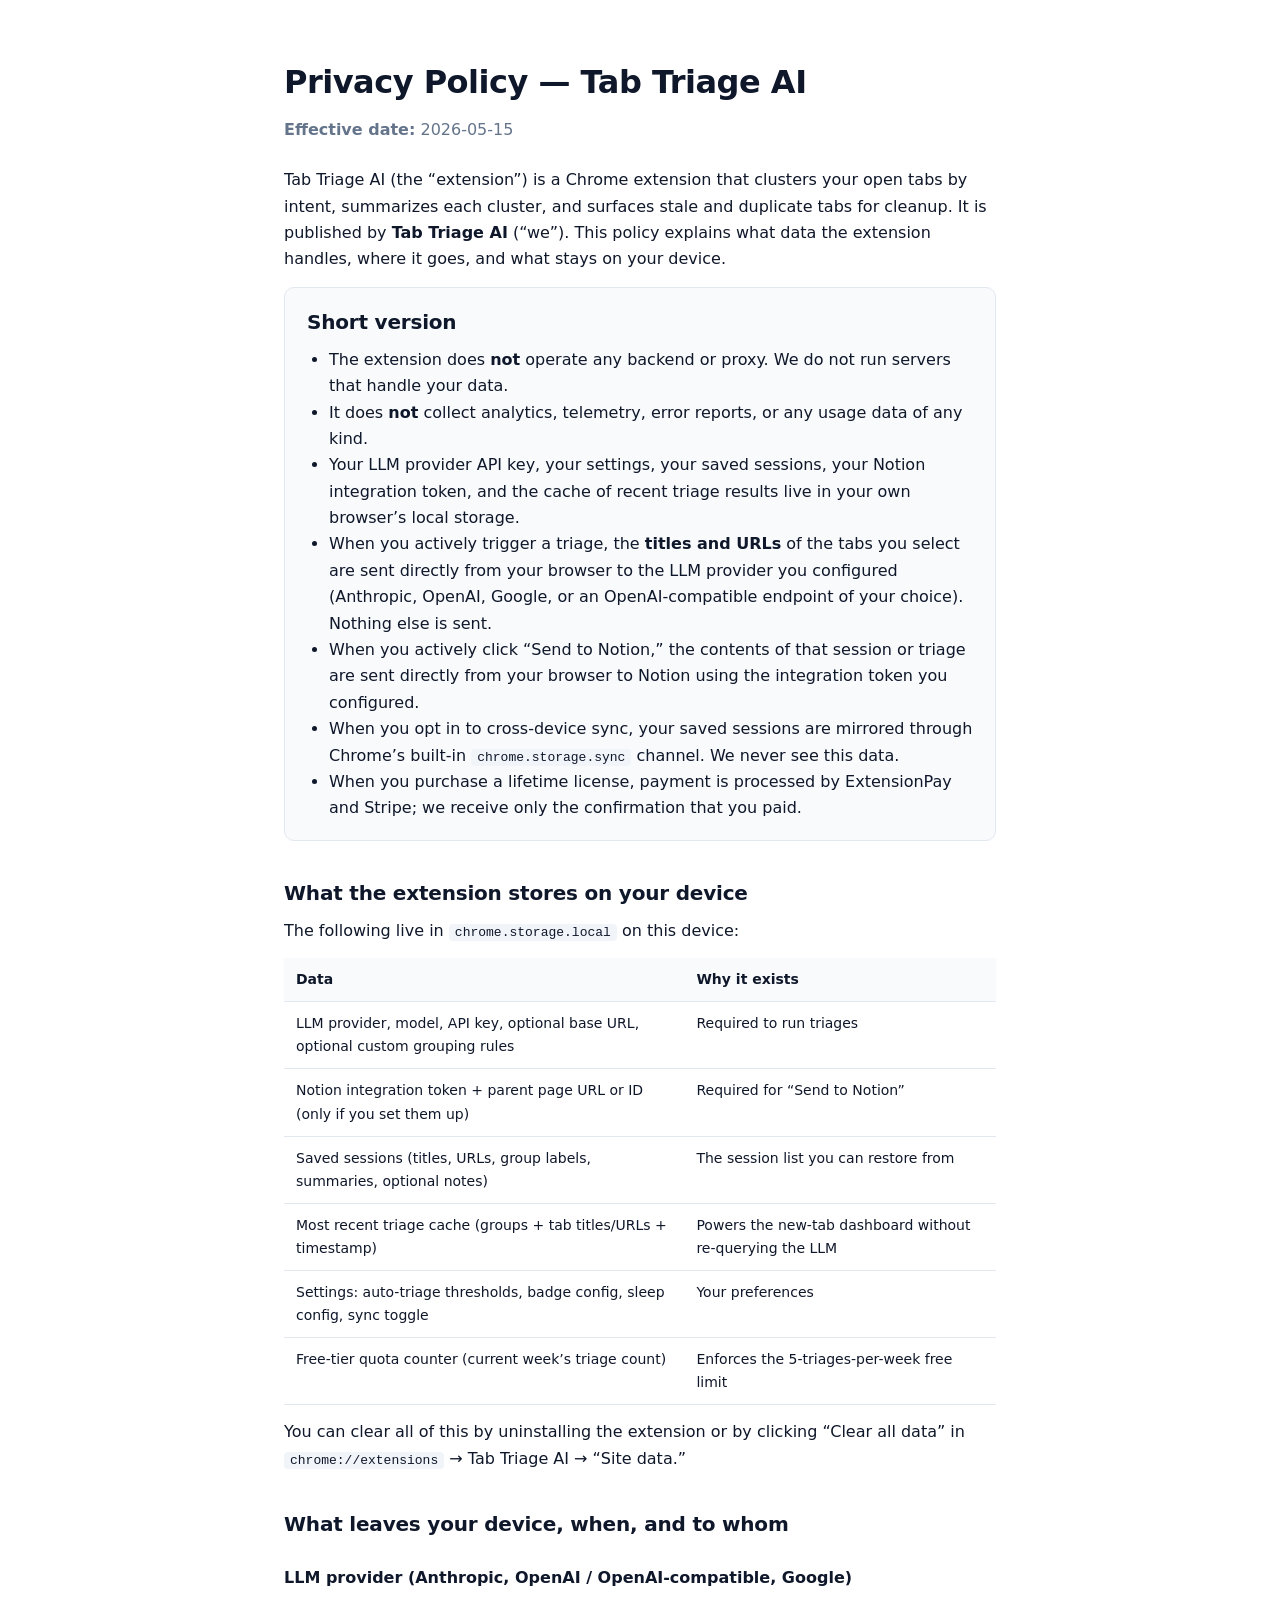
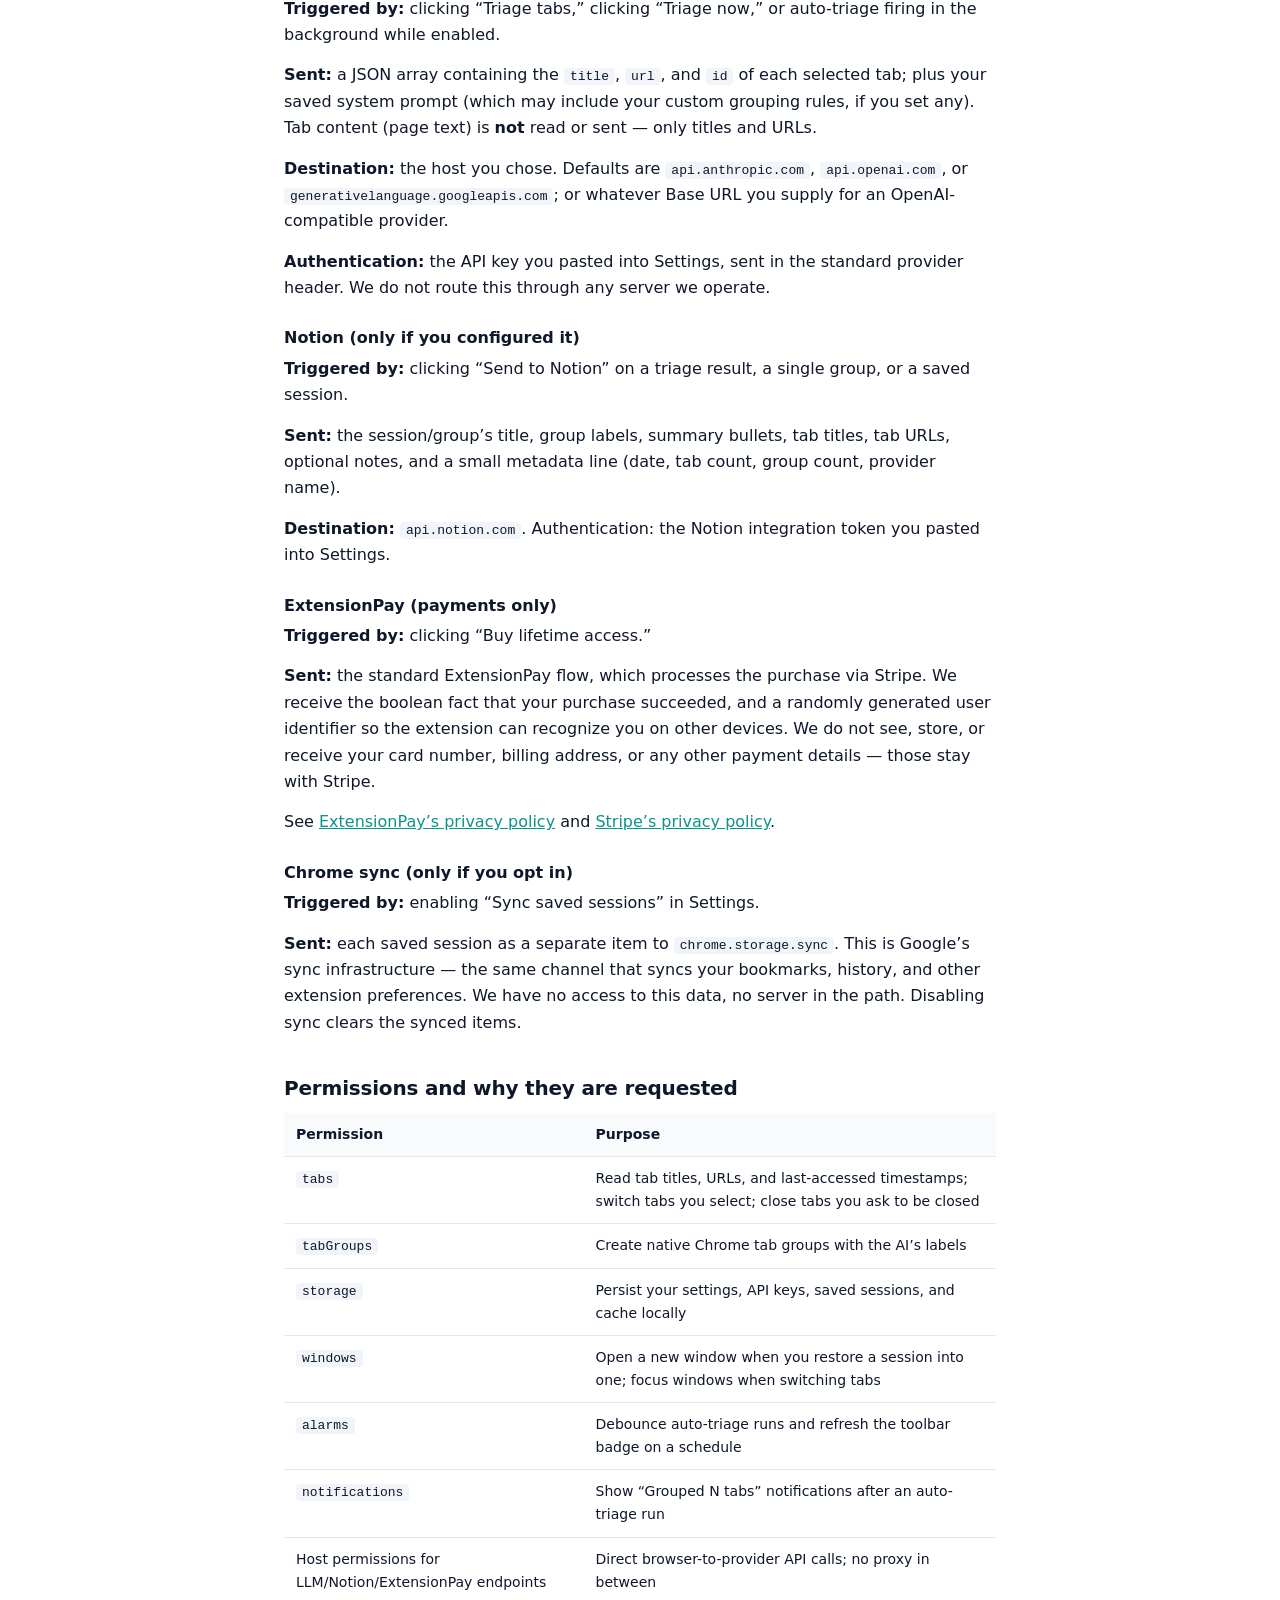
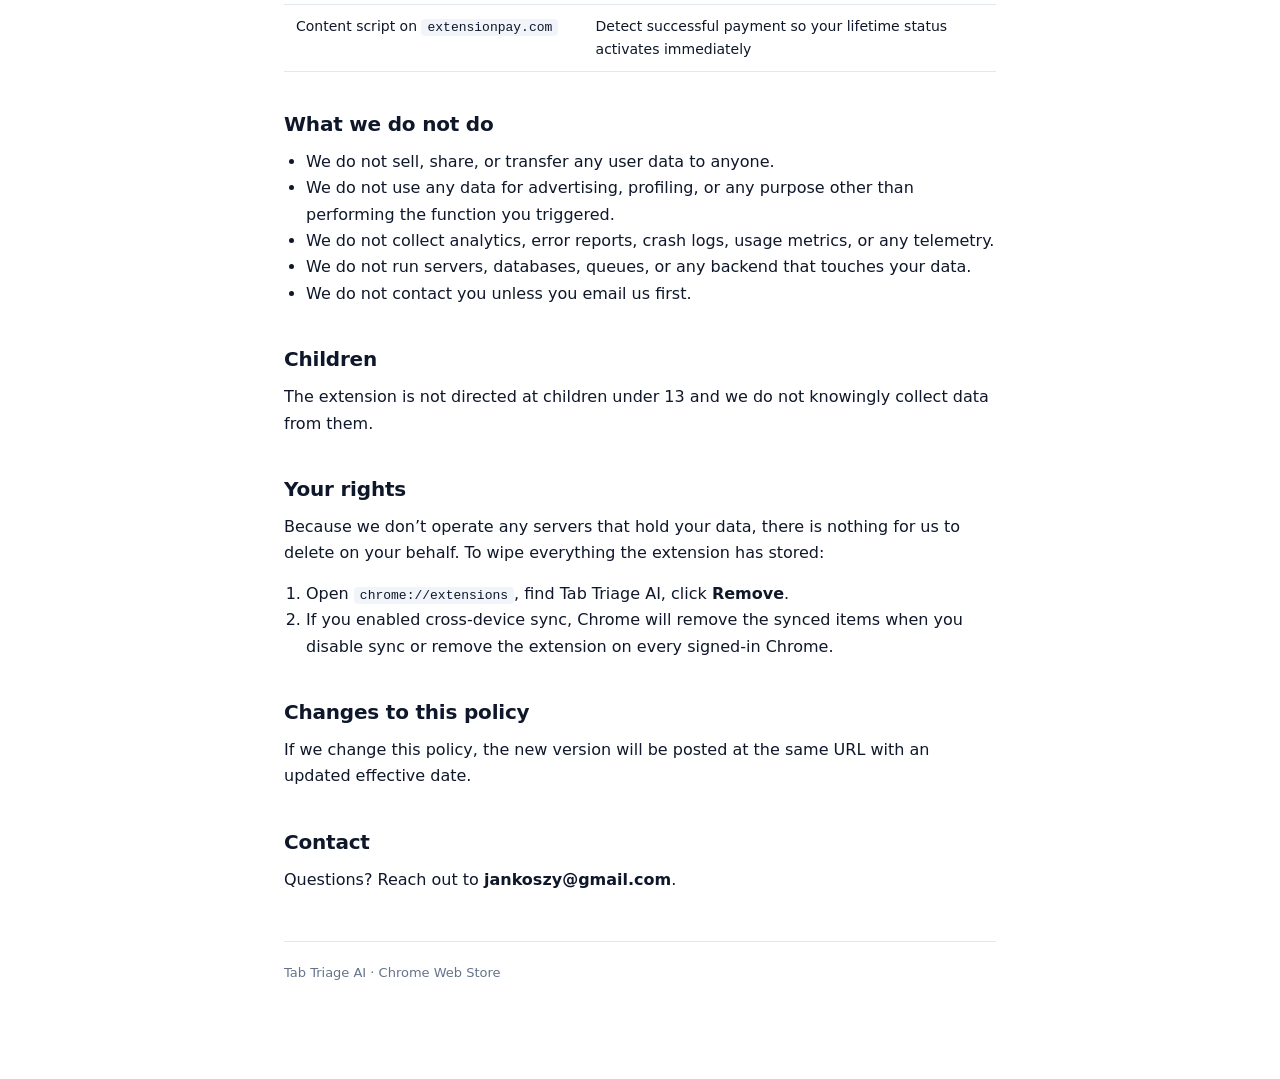
==== commit 30f9af28: "Preserve readable Notion parent input" ====
--- a/docs/privacy.html
+++ b/docs/privacy.html
@@ -77,7 +77,7 @@
         <thead><tr><th>Data</th><th>Why it exists</th></tr></thead>
         <tbody>
           <tr><td>LLM provider, model, API key, optional base URL, optional custom grouping rules</td><td>Required to run triages</td></tr>
-          <tr><td>Notion integration token + parent page ID (only if you set them up)</td><td>Required for &ldquo;Send to Notion&rdquo;</td></tr>
+          <tr><td>Notion integration token + parent page URL or ID (only if you set them up)</td><td>Required for &ldquo;Send to Notion&rdquo;</td></tr>
           <tr><td>Saved sessions (titles, URLs, group labels, summaries, optional notes)</td><td>The session list you can restore from</td></tr>
           <tr><td>Most recent triage cache (groups + tab titles/URLs + timestamp)</td><td>Powers the new-tab dashboard without re-querying the LLM</td></tr>
           <tr><td>Settings: auto-triage thresholds, badge config, sleep config, sync toggle</td><td>Your preferences</td></tr>
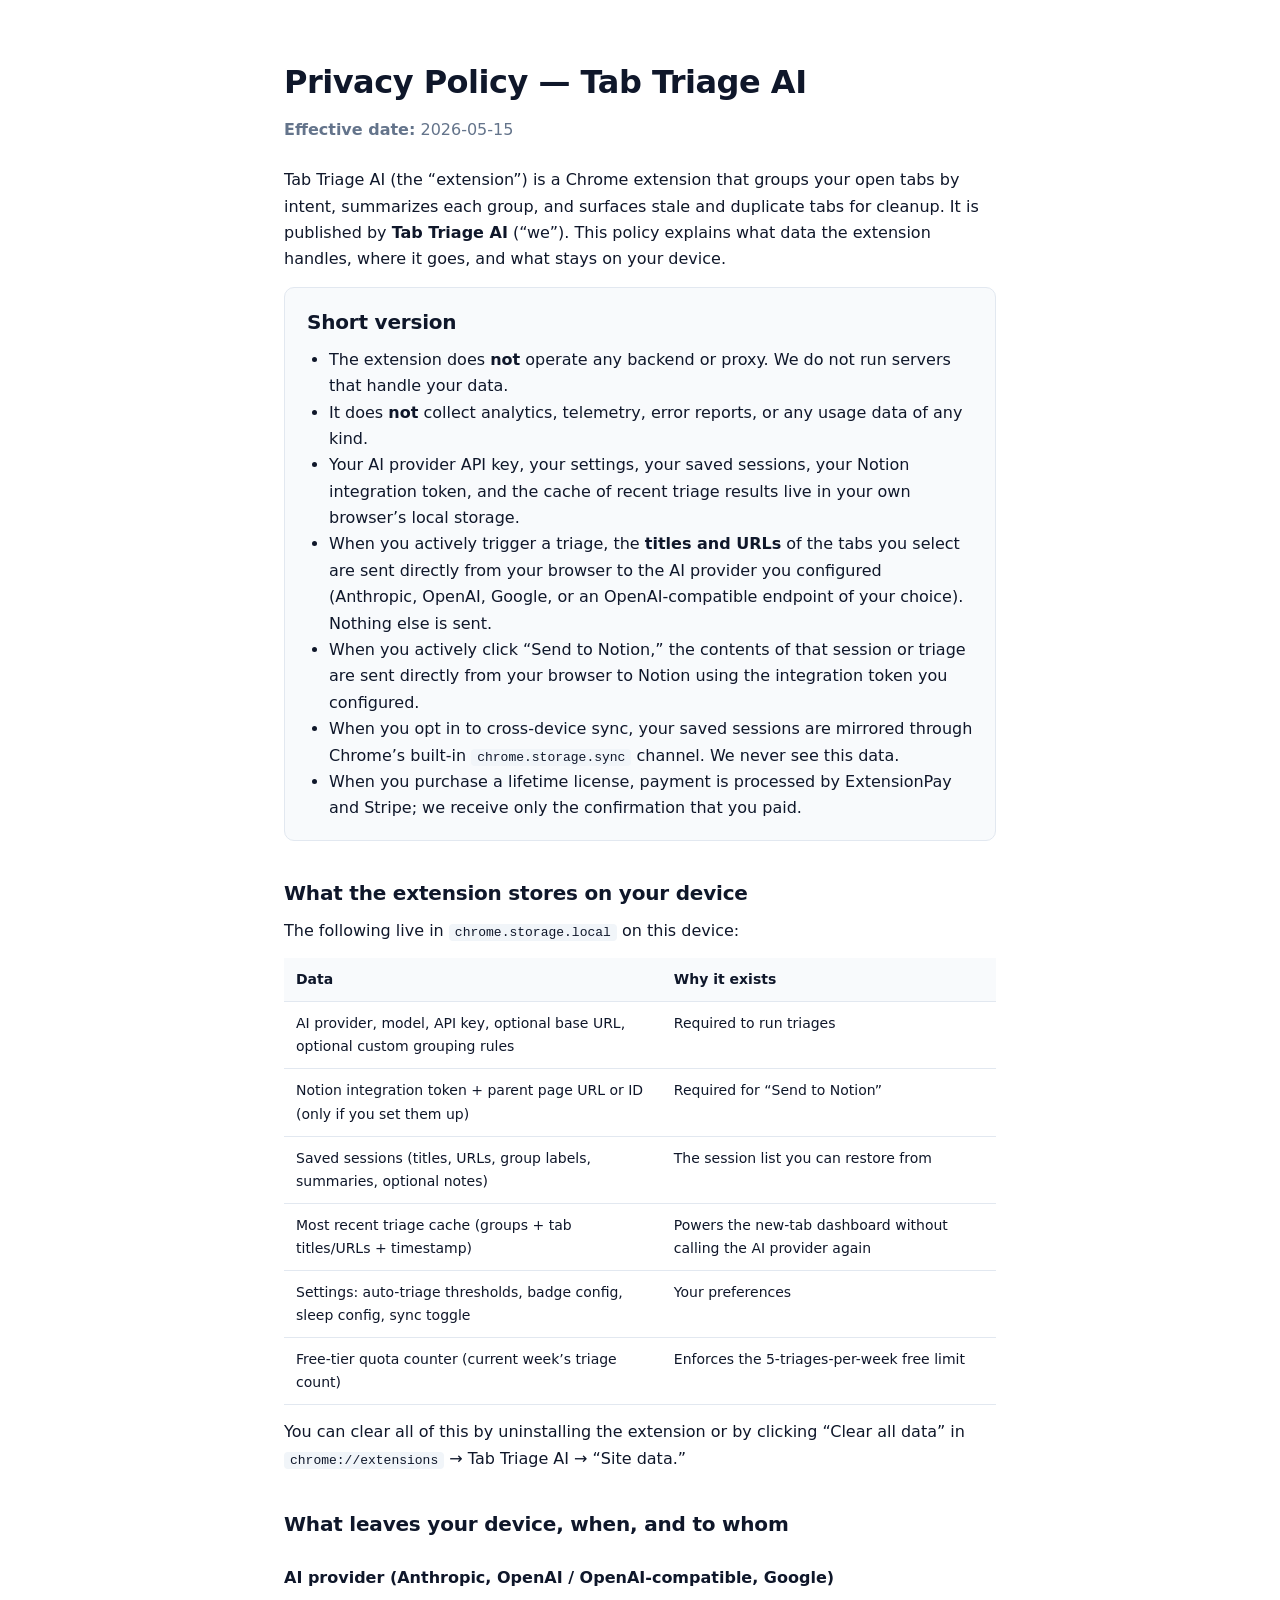
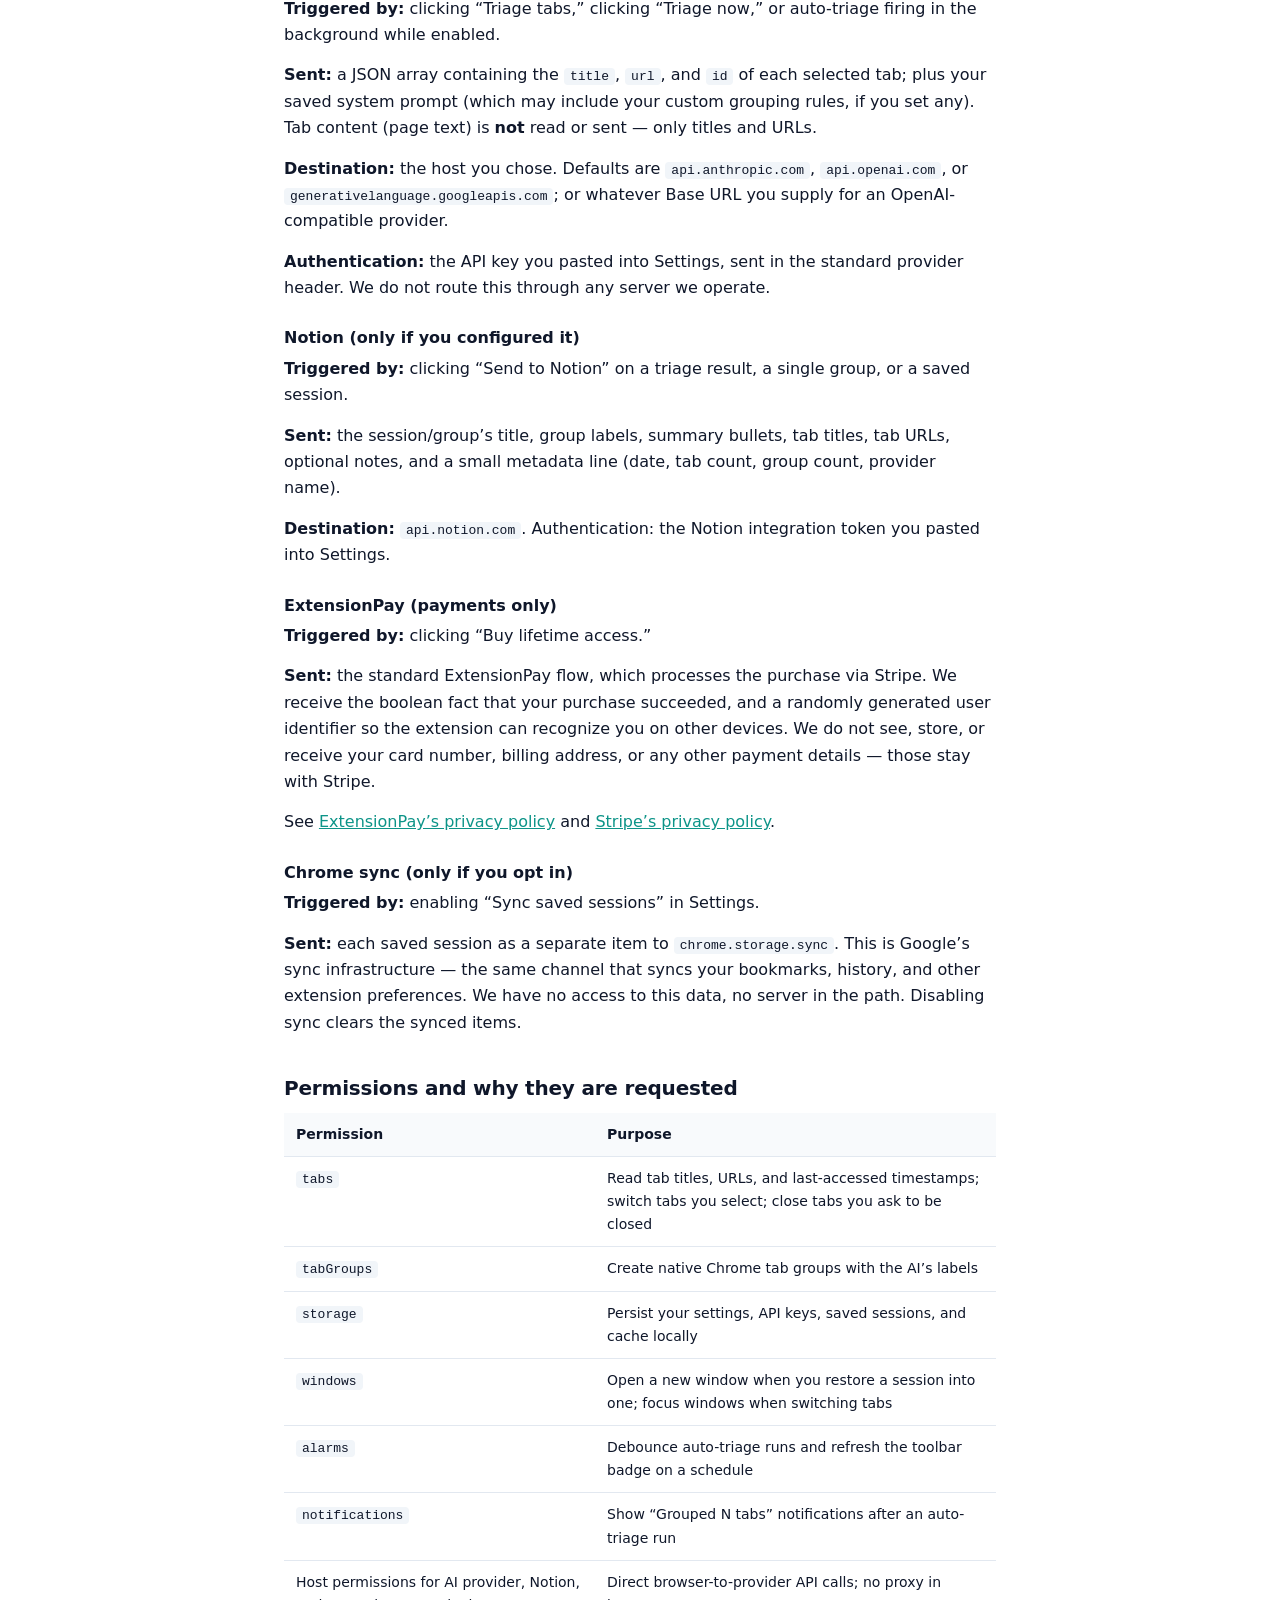
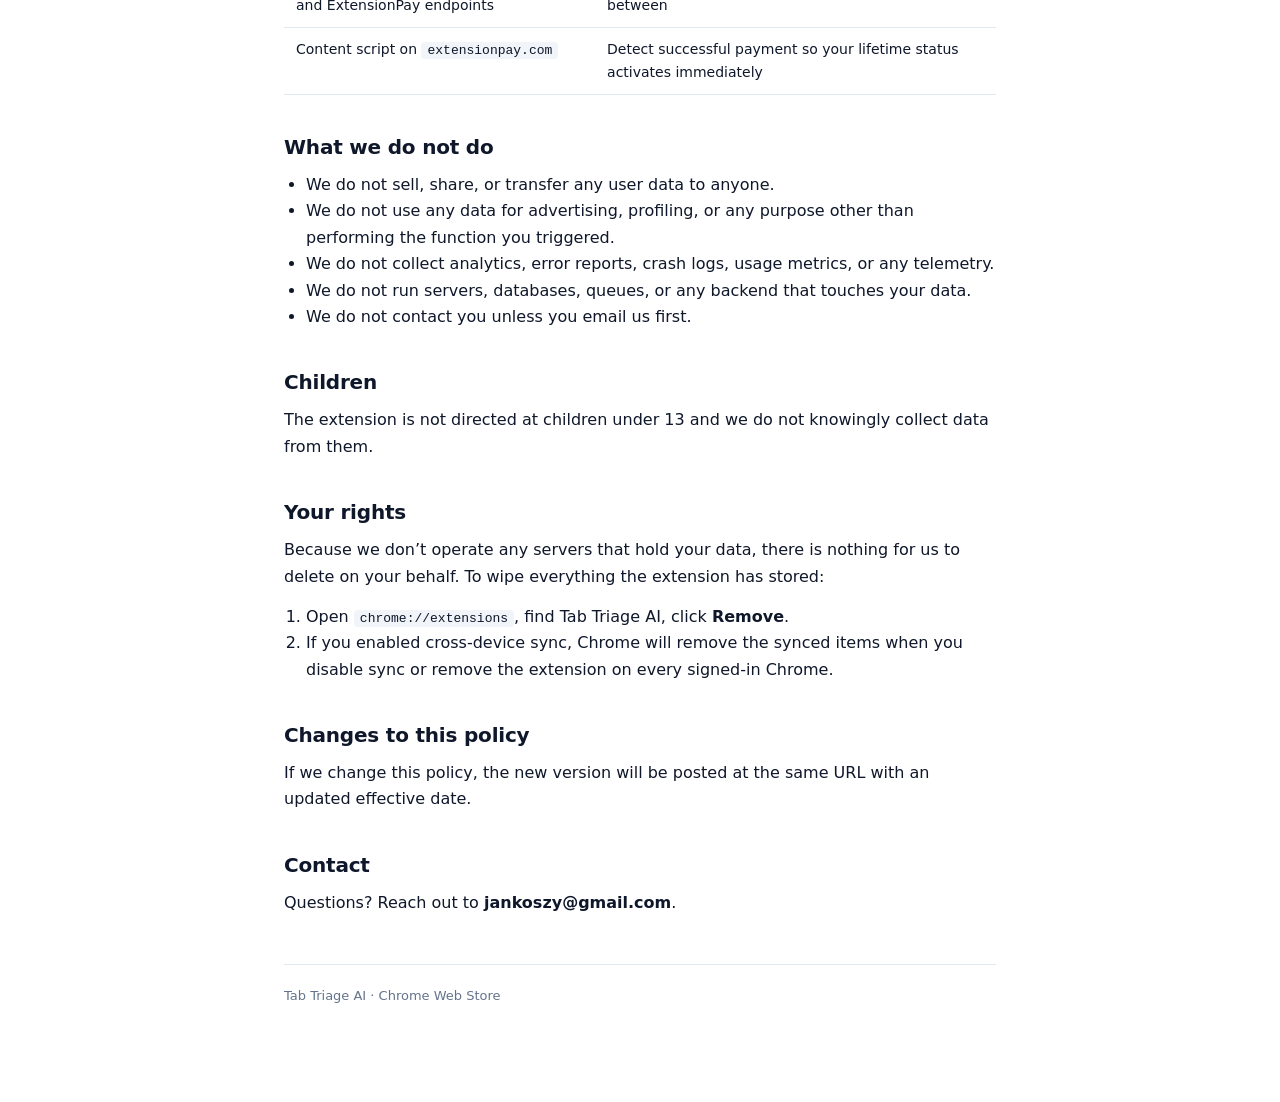
==== commit cbc55031: "Align product terminology across surfaces" ====
--- a/docs/privacy.html
+++ b/docs/privacy.html
@@ -56,15 +56,15 @@
       <h1>Privacy Policy — Tab Triage AI</h1>
       <p class="effective"><strong>Effective date:</strong> 2026-05-15</p>
 
-      <p>Tab Triage AI (the &ldquo;extension&rdquo;) is a Chrome extension that clusters your open tabs by intent, summarizes each cluster, and surfaces stale and duplicate tabs for cleanup. It is published by <strong>Tab Triage AI</strong> (&ldquo;we&rdquo;). This policy explains what data the extension handles, where it goes, and what stays on your device.</p>
+      <p>Tab Triage AI (the &ldquo;extension&rdquo;) is a Chrome extension that groups your open tabs by intent, summarizes each group, and surfaces stale and duplicate tabs for cleanup. It is published by <strong>Tab Triage AI</strong> (&ldquo;we&rdquo;). This policy explains what data the extension handles, where it goes, and what stays on your device.</p>
 
       <div class="short">
         <h2 style="margin-top: 0;">Short version</h2>
         <ul>
           <li>The extension does <strong>not</strong> operate any backend or proxy. We do not run servers that handle your data.</li>
           <li>It does <strong>not</strong> collect analytics, telemetry, error reports, or any usage data of any kind.</li>
-          <li>Your LLM provider API key, your settings, your saved sessions, your Notion integration token, and the cache of recent triage results live in your own browser&rsquo;s local storage.</li>
-          <li>When you actively trigger a triage, the <strong>titles and URLs</strong> of the tabs you select are sent directly from your browser to the LLM provider you configured (Anthropic, OpenAI, Google, or an OpenAI-compatible endpoint of your choice). Nothing else is sent.</li>
+          <li>Your AI provider API key, your settings, your saved sessions, your Notion integration token, and the cache of recent triage results live in your own browser&rsquo;s local storage.</li>
+          <li>When you actively trigger a triage, the <strong>titles and URLs</strong> of the tabs you select are sent directly from your browser to the AI provider you configured (Anthropic, OpenAI, Google, or an OpenAI-compatible endpoint of your choice). Nothing else is sent.</li>
           <li>When you actively click &ldquo;Send to Notion,&rdquo; the contents of that session or triage are sent directly from your browser to Notion using the integration token you configured.</li>
           <li>When you opt in to cross-device sync, your saved sessions are mirrored through Chrome&rsquo;s built-in <code>chrome.storage.sync</code> channel. We never see this data.</li>
           <li>When you purchase a lifetime license, payment is processed by ExtensionPay and Stripe; we receive only the confirmation that you paid.</li>
@@ -76,10 +76,10 @@
       <table>
         <thead><tr><th>Data</th><th>Why it exists</th></tr></thead>
         <tbody>
-          <tr><td>LLM provider, model, API key, optional base URL, optional custom grouping rules</td><td>Required to run triages</td></tr>
+          <tr><td>AI provider, model, API key, optional base URL, optional custom grouping rules</td><td>Required to run triages</td></tr>
           <tr><td>Notion integration token + parent page URL or ID (only if you set them up)</td><td>Required for &ldquo;Send to Notion&rdquo;</td></tr>
           <tr><td>Saved sessions (titles, URLs, group labels, summaries, optional notes)</td><td>The session list you can restore from</td></tr>
-          <tr><td>Most recent triage cache (groups + tab titles/URLs + timestamp)</td><td>Powers the new-tab dashboard without re-querying the LLM</td></tr>
+          <tr><td>Most recent triage cache (groups + tab titles/URLs + timestamp)</td><td>Powers the new-tab dashboard without calling the AI provider again</td></tr>
           <tr><td>Settings: auto-triage thresholds, badge config, sleep config, sync toggle</td><td>Your preferences</td></tr>
           <tr><td>Free-tier quota counter (current week&rsquo;s triage count)</td><td>Enforces the 5-triages-per-week free limit</td></tr>
         </tbody>
@@ -88,7 +88,7 @@
 
       <h2>What leaves your device, when, and to whom</h2>
 
-      <h3>LLM provider (Anthropic, OpenAI / OpenAI-compatible, Google)</h3>
+      <h3>AI provider (Anthropic, OpenAI / OpenAI-compatible, Google)</h3>
       <p><strong>Triggered by:</strong> clicking &ldquo;Triage tabs,&rdquo; clicking &ldquo;Triage now,&rdquo; or auto-triage firing in the background while enabled.</p>
       <p><strong>Sent:</strong> a JSON array containing the <code>title</code>, <code>url</code>, and <code>id</code> of each selected tab; plus your saved system prompt (which may include your custom grouping rules, if you set any). Tab content (page text) is <strong>not</strong> read or sent &mdash; only titles and URLs.</p>
       <p><strong>Destination:</strong> the host you chose. Defaults are <code>api.anthropic.com</code>, <code>api.openai.com</code>, or <code>generativelanguage.googleapis.com</code>; or whatever Base URL you supply for an OpenAI-compatible provider.</p>
@@ -118,7 +118,7 @@
           <tr><td><code>windows</code></td><td>Open a new window when you restore a session into one; focus windows when switching tabs</td></tr>
           <tr><td><code>alarms</code></td><td>Debounce auto-triage runs and refresh the toolbar badge on a schedule</td></tr>
           <tr><td><code>notifications</code></td><td>Show &ldquo;Grouped N tabs&rdquo; notifications after an auto-triage run</td></tr>
-          <tr><td>Host permissions for LLM/Notion/ExtensionPay endpoints</td><td>Direct browser-to-provider API calls; no proxy in between</td></tr>
+          <tr><td>Host permissions for AI provider, Notion, and ExtensionPay endpoints</td><td>Direct browser-to-provider API calls; no proxy in between</td></tr>
           <tr><td>Content script on <code>extensionpay.com</code></td><td>Detect successful payment so your lifetime status activates immediately</td></tr>
         </tbody>
       </table>
